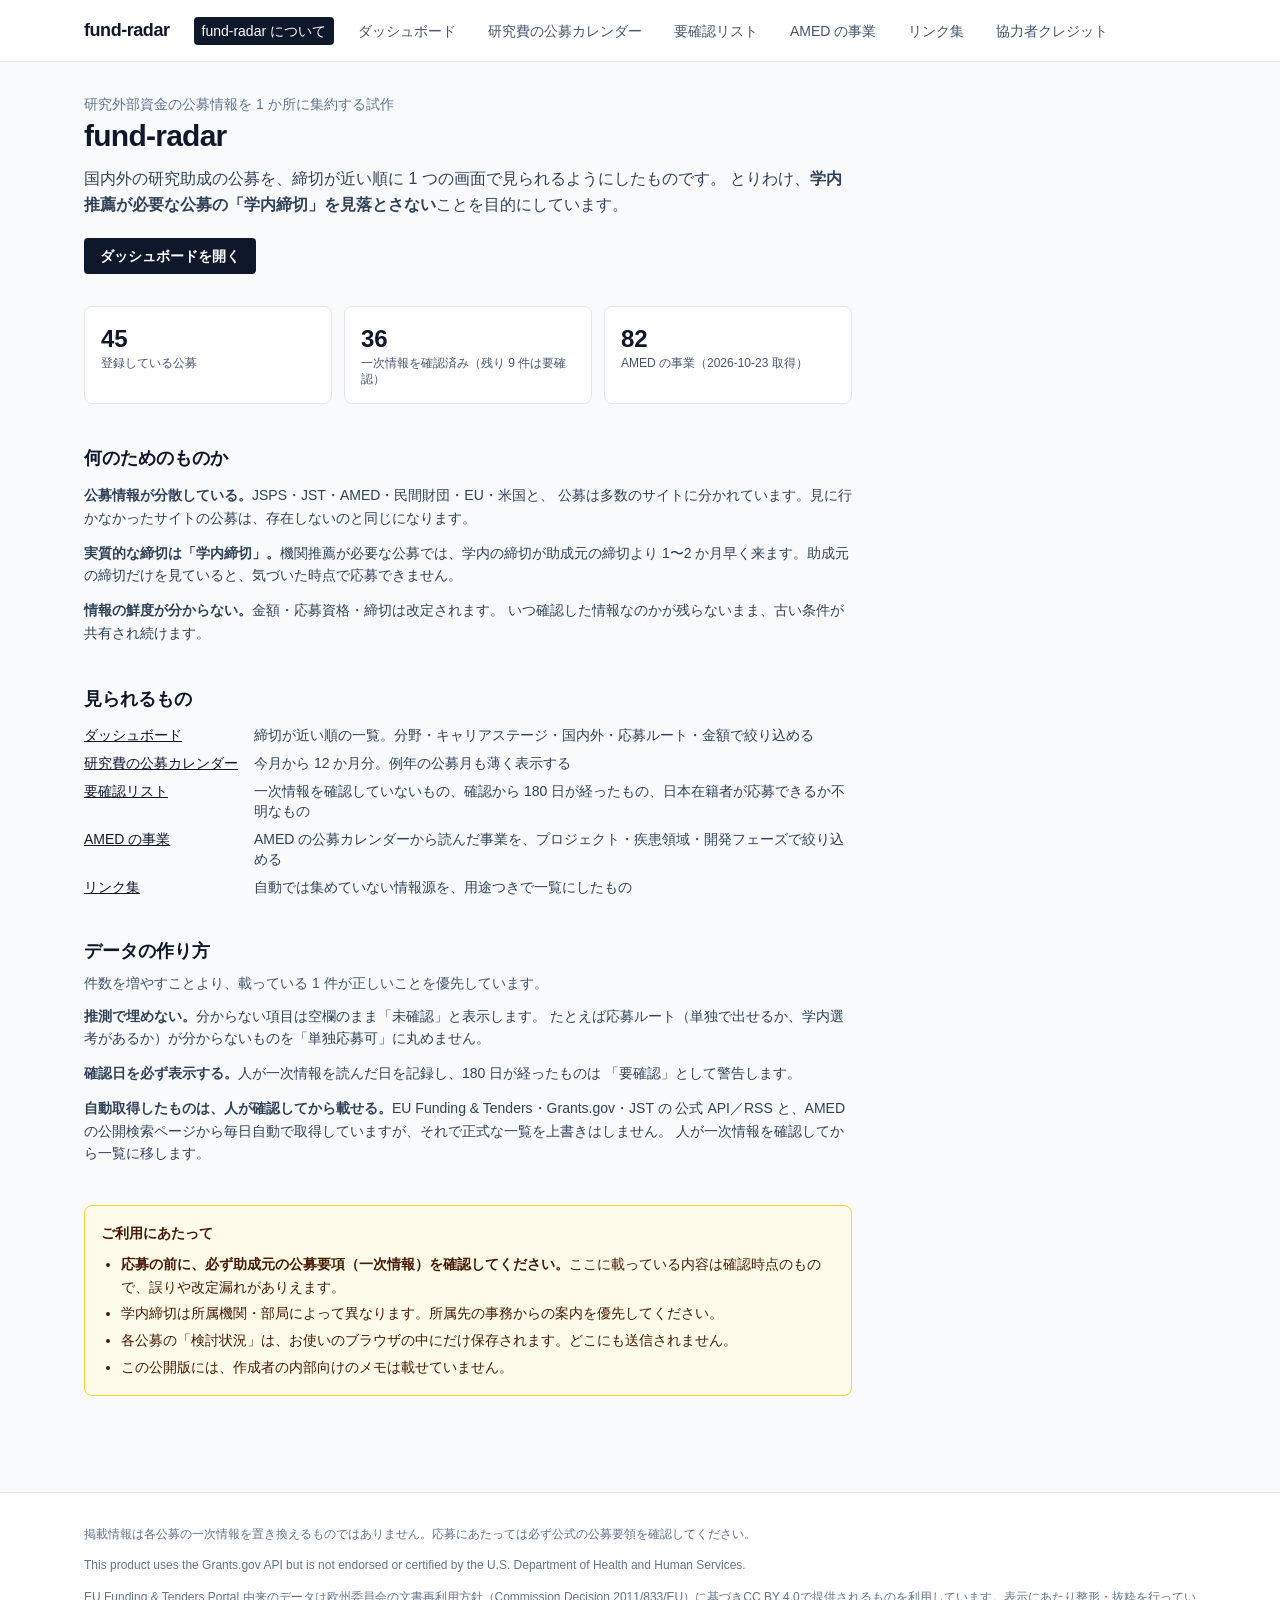
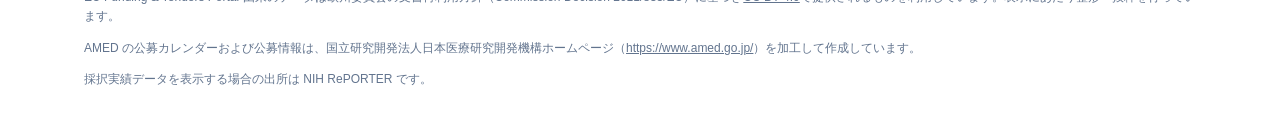
==== index.html @ c8025bcc "サイト更新: 2026-10-24 06:01" ====
<!DOCTYPE html><html lang="ja"><head><meta charset="utf-8"><meta name="viewport" content="width=device-width, initial-scale=1"><title>fund-radar について | fund-radar</title><meta name="description" content="研究外部資金の公募情報を 1 か所に集約する試作"><link rel="stylesheet" href="./_astro/Base.BMGEi5oj.css"></head><body class="min-h-dvh bg-slate-50 text-slate-900 antialiased"><header class="border-b border-slate-200 bg-white print:hidden"><div class="mx-auto flex max-w-6xl flex-wrap items-baseline gap-x-6 gap-y-2 px-5 py-4"><a href="./index.html" class="text-lg font-bold tracking-tight">fund-radar</a><nav class="flex gap-4 text-sm"><a href="./index.html" class="rounded px-2 py-1 bg-slate-900 text-white">fund-radar について</a><a href="./dashboard/index.html" class="rounded px-2 py-1 text-slate-600 hover:bg-slate-100 hover:text-slate-900">ダッシュボード</a><a href="./calendar/index.html" class="rounded px-2 py-1 text-slate-600 hover:bg-slate-100 hover:text-slate-900">研究費の公募カレンダー</a><a href="./needs-check/index.html" class="rounded px-2 py-1 text-slate-600 hover:bg-slate-100 hover:text-slate-900">要確認リスト</a><a href="./amed/index.html" class="rounded px-2 py-1 text-slate-600 hover:bg-slate-100 hover:text-slate-900">AMED の事業</a><a href="./links/index.html" class="rounded px-2 py-1 text-slate-600 hover:bg-slate-100 hover:text-slate-900">リンク集</a><a href="./credits/index.html" class="rounded px-2 py-1 text-slate-600 hover:bg-slate-100 hover:text-slate-900">協力者クレジット</a></nav></div></header><main class="mx-auto max-w-6xl px-5 py-8"><section class="max-w-3xl"><p class="text-sm font-medium text-slate-500">研究外部資金の公募情報を 1 か所に集約する試作</p><h1 class="mt-1 text-3xl font-bold tracking-tight">fund-radar</h1><p class="mt-3 text-base leading-relaxed text-slate-700">国内外の研究助成の公募を、締切が近い順に 1 つの画面で見られるようにしたものです。 とりわけ、<strong>学内推薦が必要な公募の「学内締切」を見落とさない</strong>ことを目的にしています。</p><a href="./dashboard/index.html" class="mt-5 inline-block rounded bg-slate-900 px-4 py-2 text-sm font-semibold text-white hover:bg-slate-700">ダッシュボードを開く</a></section><section class="mt-8 grid max-w-3xl gap-3 sm:grid-cols-3"><div class="rounded-lg border border-slate-200 bg-white p-4"><p class="text-2xl font-bold tabular-nums">45</p><p class="text-xs text-slate-600">登録している公募</p></div><div class="rounded-lg border border-slate-200 bg-white p-4"><p class="text-2xl font-bold tabular-nums">36</p><p class="text-xs text-slate-600">一次情報を確認済み（残り 9 件は要確認）</p></div><div class="rounded-lg border border-slate-200 bg-white p-4"><p class="text-2xl font-bold tabular-nums">82</p><p class="text-xs text-slate-600">AMED の事業（2026-10-23 取得）</p></div></section><section class="mt-10 max-w-3xl"><h2 class="text-lg font-semibold">何のためのものか</h2><ul class="mt-3 space-y-3 text-sm leading-relaxed text-slate-700"><li><strong>公募情報が分散している。</strong>JSPS・JST・AMED・民間財団・EU・米国と、 公募は多数のサイトに分かれています。見に行かなかったサイトの公募は、存在しないのと同じになります。</li><li><strong>実質的な締切は「学内締切」。</strong>機関推薦が必要な公募では、学内の締切が助成元の締切より 1〜2 か月早く来ます。助成元の締切だけを見ていると、気づいた時点で応募できません。</li><li><strong>情報の鮮度が分からない。</strong>金額・応募資格・締切は改定されます。 いつ確認した情報なのかが残らないまま、古い条件が共有され続けます。</li></ul></section><section class="mt-10 max-w-3xl"><h2 class="text-lg font-semibold">見られるもの</h2><dl class="mt-3 grid grid-cols-[auto_1fr] gap-x-4 gap-y-2 text-sm"><dt><a href="./dashboard/index.html" class="font-medium underline hover:text-slate-600">ダッシュボード</a></dt><dd class="text-slate-700">締切が近い順の一覧。分野・キャリアステージ・国内外・応募ルート・金額で絞り込める</dd><dt><a href="./calendar/index.html" class="font-medium underline hover:text-slate-600">研究費の公募カレンダー</a></dt><dd class="text-slate-700">今月から 12 か月分。例年の公募月も薄く表示する</dd><dt><a href="./needs-check/index.html" class="font-medium underline hover:text-slate-600">要確認リスト</a></dt><dd class="text-slate-700">一次情報を確認していないもの、確認から 180 日が経ったもの、日本在籍者が応募できるか不明なもの</dd><dt><a href="./amed/index.html" class="font-medium underline hover:text-slate-600">AMED の事業</a></dt><dd class="text-slate-700">AMED の公募カレンダーから読んだ事業を、プロジェクト・疾患領域・開発フェーズで絞り込める</dd><dt><a href="./links/index.html" class="font-medium underline hover:text-slate-600">リンク集</a></dt><dd class="text-slate-700">自動では集めていない情報源を、用途つきで一覧にしたもの</dd></dl></section><section class="mt-10 max-w-3xl"><h2 class="text-lg font-semibold">データの作り方</h2><p class="mt-2 text-sm text-slate-600">件数を増やすことより、載っている 1 件が正しいことを優先しています。</p><ul class="mt-3 space-y-3 text-sm leading-relaxed text-slate-700"><li><strong>推測で埋めない。</strong>分からない項目は空欄のまま「未確認」と表示します。 たとえば応募ルート（単独で出せるか、学内選考があるか）が分からないものを「単独応募可」に丸めません。</li><li><strong>確認日を必ず表示する。</strong>人が一次情報を読んだ日を記録し、180 日が経ったものは 「要確認」として警告します。</li><li><strong>自動取得したものは、人が確認してから載せる。</strong>EU Funding &amp; Tenders・Grants.gov・JST の 公式 API／RSS と、AMED の公開検索ページから毎日自動で取得していますが、それで正式な一覧を上書きはしません。 人が一次情報を確認してから一覧に移します。</li></ul></section><section class="mt-10 max-w-3xl rounded-lg border border-amber-300 bg-amber-50 p-4 text-sm leading-relaxed text-amber-950"><h2 class="font-semibold">ご利用にあたって</h2><ul class="mt-2 list-disc space-y-1 pl-5"><li><strong>応募の前に、必ず助成元の公募要項（一次情報）を確認してください。</strong>ここに載っている内容は確認時点のもので、誤りや改定漏れがありえます。</li><li>学内締切は所属機関・部局によって異なります。所属先の事務からの案内を優先してください。</li><li>各公募の「検討状況」は、お使いのブラウザの中にだけ保存されます。どこにも送信されません。</li><li>この公開版には、作成者の内部向けのメモは載せていません。</li></ul></section></main><script type="module">var e=[`unconsidered`,`considering`,`planned`,`applied`,`awarded`,`rejected`,`not_eligible`],t={unconsidered:`未検討`,considering:`検討中`,planned:`申請予定`,applied:`申請済`,awarded:`採択`,rejected:`不採択`,not_eligible:`対象外`},n={unconsidered:`bg-slate-100 text-slate-500`,considering:`bg-sky-100 text-sky-900`,planned:`bg-indigo-100 text-indigo-900`,applied:`bg-violet-100 text-violet-900`,awarded:`bg-emerald-100 text-emerald-900`,rejected:`bg-slate-200 text-slate-600`,not_eligible:`bg-slate-200 text-slate-500`},r=`unconsidered`,i=`fund-radar:status:v1`;function a(t){return typeof t==`string`&&e.includes(t)}function o(e){return s(typeof e==`object`&&e&&!Array.isArray(e)&&`statuses`in e?e.statuses:e)}function s(e){if(typeof e!=`object`||!e||Array.isArray(e))return{};let t={};for(let[n,r]of Object.entries(e))typeof n==`string`&&n!==``&&a(r)&&r!==`unconsidered`&&(t[n]=r);return t}var c=`fund-radar:status-changed`;function l(){try{let e=localStorage.getItem(i);return e?s(JSON.parse(e)):{}}catch{return{}}}function u(e){try{localStorage.setItem(i,JSON.stringify(e))}catch{}}var d=l();function f(e){let i=e.dataset.programId;if(!i)return;let a=d[i]??`unconsidered`;e.dataset.status=a;let o=e.querySelector(`select[data-status-select]`);o&&(o.value=a);let s=e.querySelector(`[data-status-badge]`);s&&(s.textContent=t[a],s.className=`rounded px-2 py-0.5 text-xs font-medium ${n[a]}`,s.hidden=a===r)}function p(){document.querySelectorAll(`[data-program-id]`).forEach(f)}function m(e,t){t===`unconsidered`?delete d[e]:d[e]=t,u(d),p(),document.dispatchEvent(new CustomEvent(c))}document.addEventListener(`change`,e=>{let t=e.target;if(!(t instanceof HTMLSelectElement)||!t.hasAttribute(`data-status-select`))return;let n=t.closest(`[data-program-id]`)?.dataset.programId;!n||!a(t.value)||m(n,t.value)});function h(){let e={exportedAt:new Date().toISOString(),schema:i,statuses:d},t=new Blob([JSON.stringify(e,null,2)],{type:`application/json`}),n=URL.createObjectURL(t),r=document.createElement(`a`);r.href=n,r.download=`fund-radar-status-${e.exportedAt.slice(0,10)}.json`,r.click(),URL.revokeObjectURL(n)}async function g(e){let t;try{t=JSON.parse(await e.text())}catch{_(`読み込めませんでした。JSON として解釈できないか、ファイルを読めませんでした。`,!0);return}let n=o(t),r=Object.keys(n).length;if(r===0){_(`有効なステータスが 1 件も含まれていませんでした。現在の内容はそのままです。`,!0);return}let i=Object.keys(d).length;if(i>0&&!window.confirm(`読み込んだファイルには ${r} 件の検討状況が入っています。\n現在このブラウザに保存されている ${i} 件は破棄され、ファイルの内容に置き換わります。\n続けますか？`)){_(`取り込みを中止しました。現在の内容はそのままです。`,!0);return}d=n,u(d),p(),document.dispatchEvent(new CustomEvent(c)),_(i>0?`${r} 件を読み込みました（既存の ${i} 件を置き換えました）。`:`${r} 件を読み込みました。`,!1)}function _(e,t){let n=document.querySelector(`[data-status-message]`);n&&(n.textContent=e,n.className=`text-xs ${t?`text-rose-700`:`text-emerald-700`}`)}document.addEventListener(`click`,e=>{let t=e.target;t instanceof HTMLElement&&t.closest(`[data-status-export]`)&&h()}),document.addEventListener(`change`,e=>{let t=e.target;if(!(t instanceof HTMLInputElement)||!t.hasAttribute(`data-status-import`))return;let n=t.files?.[0];n&&g(n).finally(()=>{t.value=``})}),p();</script><footer class="mt-16 border-t border-slate-200 bg-white"><div class="mx-auto max-w-6xl space-y-3 px-5 py-8 text-xs leading-relaxed text-slate-500"><p>掲載情報は各公募の一次情報を置き換えるものではありません。応募にあたっては必ず公式の公募要領を確認してください。</p><p>This product uses the Grants.gov API but is not endorsed or certified by the U.S. Department of Health and Human Services.</p><p>EU Funding &amp; Tenders Portal 由来のデータは欧州委員会の文書再利用方針（Commission Decision 2011/833/EU）に基づき<a class="underline hover:text-slate-700" href="https://creativecommons.org/licenses/by/4.0/" rel="noopener">CC BY 4.0</a>で提供されるものを利用しています。表示にあたり整形・抜粋を行っています。</p><p>AMED の公募カレンダーおよび公募情報は、国立研究開発法人日本医療研究開発機構ホームページ（<a class="underline hover:text-slate-700" href="https://www.amed.go.jp/" rel="noopener">https://www.amed.go.jp/</a>）を加工して作成しています。</p><p>採択実績データを表示する場合の出所は NIH RePORTER です。</p></div></footer></body></html>
---- _astro/Base.BMGEi5oj.css ----
/*! tailwindcss v4.3.3 | MIT License | https://tailwindcss.com */
@layer properties{@supports (((-webkit-hyphens:none)) and (not (margin-trim:inline))) or ((-moz-orient:inline) and (not (color:rgb(from red r g b)))){*,:before,:after,::backdrop{--tw-space-y-reverse:0;--tw-border-style:solid;--tw-leading:initial;--tw-font-weight:initial;--tw-tracking:initial;--tw-ordinal:initial;--tw-slashed-zero:initial;--tw-numeric-figure:initial;--tw-numeric-spacing:initial;--tw-numeric-fraction:initial;--tw-shadow:0 0 #0000;--tw-shadow-color:initial;--tw-shadow-alpha:100%;--tw-inset-shadow:0 0 #0000;--tw-inset-shadow-color:initial;--tw-inset-shadow-alpha:100%;--tw-ring-color:initial;--tw-ring-shadow:0 0 #0000;--tw-inset-ring-color:initial;--tw-inset-ring-shadow:0 0 #0000;--tw-ring-inset:initial;--tw-ring-offset-width:0px;--tw-ring-offset-color:#fff;--tw-ring-offset-shadow:0 0 #0000}}}@layer theme{:root,:host{--font-sans:-apple-system, BlinkMacSystemFont, "Segoe UI", Roboto, "Helvetica Neue", "Noto Sans", Arial, sans-serif, "Apple Color Emoji", "Segoe UI Emoji", "Segoe UI Symbol", "Noto Color Emoji";--font-mono:ui-monospace, SFMono-Regular, Menlo, Monaco, Consolas, "Liberation Mono", "Courier New", monospace;--color-amber-50:oklch(98.7% .022 95.277);--color-amber-100:oklch(96.2% .059 95.617);--color-amber-300:oklch(87.9% .169 91.605);--color-amber-400:oklch(82.8% .189 84.429);--color-amber-900:oklch(41.4% .112 45.904);--color-amber-950:oklch(27.9% .077 45.635);--color-emerald-50:oklch(97.9% .021 166.113);--color-emerald-100:oklch(95% .052 163.051);--color-emerald-700:oklch(50.8% .118 165.612);--color-emerald-900:oklch(37.8% .077 168.94);--color-sky-100:oklch(95.1% .026 236.824);--color-sky-700:oklch(50% .134 242.749);--color-sky-900:oklch(39.1% .09 240.876);--color-indigo-100:oklch(93% .034 272.788);--color-indigo-400:oklch(67.3% .182 276.935);--color-indigo-500:oklch(58.5% .233 277.117);--color-indigo-600:oklch(51.1% .262 276.966);--color-indigo-800:oklch(39.8% .195 277.366);--color-indigo-900:oklch(35.9% .144 278.697);--color-violet-100:oklch(94.3% .029 294.588);--color-violet-900:oklch(38% .189 293.745);--color-rose-100:oklch(94.1% .03 12.58);--color-rose-600:oklch(58.6% .253 17.585);--color-rose-700:oklch(51.4% .222 16.935);--color-rose-900:oklch(41% .159 10.272);--color-slate-50:oklch(98.4% .003 247.858);--color-slate-100:oklch(96.8% .007 247.896);--color-slate-200:oklch(92.9% .013 255.508);--color-slate-300:oklch(86.9% .022 252.894);--color-slate-400:oklch(70.4% .04 256.788);--color-slate-500:oklch(55.4% .046 257.417);--color-slate-600:oklch(44.6% .043 257.281);--color-slate-700:oklch(37.2% .044 257.287);--color-slate-900:oklch(20.8% .042 265.755);--color-white:#fff;--spacing:.25rem;--container-3xl:48rem;--container-6xl:72rem;--text-xs:.75rem;--text-xs--line-height:calc(1 / .75);--text-sm:.875rem;--text-sm--line-height:calc(1.25 / .875);--text-base:1rem;--text-base--line-height:calc(1.5 / 1);--text-lg:1.125rem;--text-lg--line-height:calc(1.75 / 1.125);--text-xl:1.25rem;--text-xl--line-height:calc(1.75 / 1.25);--text-2xl:1.5rem;--text-2xl--line-height:calc(2 / 1.5);--text-3xl:1.875rem;--text-3xl--line-height:calc(2.25 / 1.875);--font-weight-medium:500;--font-weight-semibold:600;--font-weight-bold:700;--tracking-tight:-.025em;--leading-relaxed:1.625;--radius-lg:.5rem;--default-transition-duration:.15s;--default-transition-timing-function:cubic-bezier(.4, 0, .2, 1);--default-font-family:var(--font-sans);--default-mono-font-family:var(--font-mono)}}@layer base{*,:after,:before,::backdrop{box-sizing:border-box;border:0 solid;margin:0;padding:0}::file-selector-button{box-sizing:border-box;border:0 solid;margin:0;padding:0}html,:host{-webkit-text-size-adjust:100%;tab-size:4;line-height:1.5;font-family:var(--default-font-family,-apple-system, BlinkMacSystemFont, "Segoe UI", Roboto, "Helvetica Neue", "Noto Sans", Arial, sans-serif, "Apple Color Emoji", "Segoe UI Emoji", "Segoe UI Symbol", "Noto Color Emoji");font-feature-settings:var(--default-font-feature-settings,normal);font-variation-settings:var(--default-font-variation-settings,normal);-webkit-tap-highlight-color:transparent}hr{height:0;color:inherit;border-top-width:1px}abbr:where([title]){text-decoration:underline dotted}h1,h2,h3,h4,h5,h6{font-size:inherit;font-weight:inherit}a{color:inherit;-webkit-text-decoration:inherit;-webkit-text-decoration:inherit;-webkit-text-decoration:inherit;text-decoration:inherit}b,strong{font-weight:bolder}code,kbd,samp,pre{font-family:var(--default-mono-font-family,ui-monospace, SFMono-Regular, Menlo, Monaco, Consolas, "Liberation Mono", "Courier New", monospace);font-feature-settings:var(--default-mono-font-feature-settings,normal);font-variation-settings:var(--default-mono-font-variation-settings,normal);font-size:1em}small{font-size:80%}sub,sup{vertical-align:baseline;font-size:75%;line-height:0;position:relative}sub{bottom:-.25em}sup{top:-.5em}table{text-indent:0;border-color:inherit;border-collapse:collapse}:-moz-focusring:where(:not(iframe)){outline:auto}progress{vertical-align:baseline}summary{display:list-item}ol,ul,menu{list-style:none}img,svg,video,canvas,audio,iframe,embed,object{vertical-align:middle;display:block}img,video{max-width:100%;height:auto}button,input,select,optgroup,textarea{font:inherit;font-feature-settings:inherit;font-variation-settings:inherit;letter-spacing:inherit;color:inherit;opacity:1;background-color:#0000;border-radius:0}::file-selector-button{font:inherit;font-feature-settings:inherit;font-variation-settings:inherit;letter-spacing:inherit;color:inherit;opacity:1;background-color:#0000;border-radius:0}:where(select:is([multiple],[size])) optgroup{font-weight:bolder}:where(select:is([multiple],[size])) optgroup option{padding-inline-start:20px}::file-selector-button{margin-inline-end:4px}::placeholder{opacity:1}@supports (not ((-webkit-appearance:-apple-pay-button))) or (contain-intrinsic-size:1px){::placeholder{color:currentColor}@supports (color:color-mix(in lab, red, red)){::placeholder{color:color-mix(in oklab, currentcolor 50%, transparent)}}}textarea{resize:vertical}::-webkit-search-decoration{-webkit-appearance:none}::-webkit-date-and-time-value{min-height:1lh;text-align:inherit}::-webkit-datetime-edit{display:inline-flex}::-webkit-datetime-edit-fields-wrapper{padding:0}::-webkit-datetime-edit{padding-block:0}::-webkit-datetime-edit-year-field{padding-block:0}::-webkit-datetime-edit-month-field{padding-block:0}::-webkit-datetime-edit-day-field{padding-block:0}::-webkit-datetime-edit-hour-field{padding-block:0}::-webkit-datetime-edit-minute-field{padding-block:0}::-webkit-datetime-edit-second-field{padding-block:0}::-webkit-datetime-edit-millisecond-field{padding-block:0}::-webkit-datetime-edit-meridiem-field{padding-block:0}::-webkit-calendar-picker-indicator{line-height:1}:-moz-ui-invalid{box-shadow:none}button,input:where([type=button],[type=reset],[type=submit]){appearance:button}::file-selector-button{appearance:button}::-webkit-inner-spin-button{height:auto}::-webkit-outer-spin-button{height:auto}[hidden]:where(:not([hidden=until-found])){display:none!important}}@layer components;@layer utilities{.visible{visibility:visible}.relative{position:relative}.mx-auto{margin-inline:auto}.mt-0\.5{margin-top:calc(var(--spacing) * .5)}.mt-1{margin-top:var(--spacing)}.mt-2{margin-top:calc(var(--spacing) * 2)}.mt-3{margin-top:calc(var(--spacing) * 3)}.mt-4{margin-top:calc(var(--spacing) * 4)}.mt-5{margin-top:calc(var(--spacing) * 5)}.mt-6{margin-top:calc(var(--spacing) * 6)}.mt-8{margin-top:calc(var(--spacing) * 8)}.mt-10{margin-top:calc(var(--spacing) * 10)}.mt-16{margin-top:calc(var(--spacing) * 16)}.ml-1{margin-left:var(--spacing)}.ml-2{margin-left:calc(var(--spacing) * 2)}.ml-3{margin-left:calc(var(--spacing) * 3)}.ml-auto{margin-left:auto}.block{display:block}.flex{display:flex}.grid{display:grid}.hidden{display:none}.inline-block{display:inline-block}.h-2{height:calc(var(--spacing) * 2)}.h-3{height:calc(var(--spacing) * 3)}.h-5{height:calc(var(--spacing) * 5)}.h-\[70px\]{height:70px}.max-h-full{max-height:100%}.min-h-dvh{min-height:100dvh}.w-2{width:calc(var(--spacing) * 2)}.w-3{width:calc(var(--spacing) * 3)}.w-32{width:calc(var(--spacing) * 32)}.w-\[140px\]{width:140px}.w-full{width:100%}.max-w-3xl{max-width:var(--container-3xl)}.max-w-6xl{max-width:var(--container-6xl)}.max-w-full{max-width:100%}.min-w-0{min-width:0}.flex-1{flex:1}.shrink-0{flex-shrink:0}.cursor-pointer{cursor:pointer}.list-disc{list-style-type:disc}.list-none{list-style-type:none}.grid-cols-\[auto_1fr\]{grid-template-columns:auto 1fr}.flex-wrap{flex-wrap:wrap}.items-baseline{align-items:baseline}.items-center{align-items:center}.items-end{align-items:flex-end}.items-start{align-items:flex-start}.justify-between{justify-content:space-between}.justify-center{justify-content:center}.gap-1{gap:var(--spacing)}.gap-2{gap:calc(var(--spacing) * 2)}.gap-3{gap:calc(var(--spacing) * 3)}.gap-4{gap:calc(var(--spacing) * 4)}:where(.space-y-1>:not(:last-child)){--tw-space-y-reverse:0;margin-block-start:calc(var(--spacing) * var(--tw-space-y-reverse));margin-block-end:calc(var(--spacing) * calc(1 - var(--tw-space-y-reverse)))}:where(.space-y-1\.5>:not(:last-child)){--tw-space-y-reverse:0;margin-block-start:calc(calc(var(--spacing) * 1.5) * var(--tw-space-y-reverse));margin-block-end:calc(calc(var(--spacing) * 1.5) * calc(1 - var(--tw-space-y-reverse)))}:where(.space-y-2>:not(:last-child)){--tw-space-y-reverse:0;margin-block-start:calc(calc(var(--spacing) * 2) * var(--tw-space-y-reverse));margin-block-end:calc(calc(var(--spacing) * 2) * calc(1 - var(--tw-space-y-reverse)))}:where(.space-y-3>:not(:last-child)){--tw-space-y-reverse:0;margin-block-start:calc(calc(var(--spacing) * 3) * var(--tw-space-y-reverse));margin-block-end:calc(calc(var(--spacing) * 3) * calc(1 - var(--tw-space-y-reverse)))}:where(.space-y-4>:not(:last-child)){--tw-space-y-reverse:0;margin-block-start:calc(calc(var(--spacing) * 4) * var(--tw-space-y-reverse));margin-block-end:calc(calc(var(--spacing) * 4) * calc(1 - var(--tw-space-y-reverse)))}.gap-x-2{column-gap:calc(var(--spacing) * 2)}.gap-x-3{column-gap:calc(var(--spacing) * 3)}.gap-x-4{column-gap:calc(var(--spacing) * 4)}.gap-x-6{column-gap:calc(var(--spacing) * 6)}.gap-y-1{row-gap:var(--spacing)}.gap-y-2{row-gap:calc(var(--spacing) * 2)}.truncate{text-overflow:ellipsis;white-space:nowrap;overflow:hidden}.rounded{border-radius:.25rem}.rounded-full{border-radius:2147483647px}.rounded-lg{border-radius:var(--radius-lg)}.border{border-style:var(--tw-border-style);border-width:1px}.border-t{border-top-style:var(--tw-border-style);border-top-width:1px}.border-b{border-bottom-style:var(--tw-border-style);border-bottom-width:1px}.border-dashed{--tw-border-style:dashed;border-style:dashed}.border-amber-300{border-color:var(--color-amber-300)}.border-indigo-400{border-color:var(--color-indigo-400)}.border-indigo-500{border-color:var(--color-indigo-500)}.border-slate-100{border-color:var(--color-slate-100)}.border-slate-200{border-color:var(--color-slate-200)}.border-slate-300{border-color:var(--color-slate-300)}.border-slate-400{border-color:var(--color-slate-400)}.bg-amber-50{background-color:var(--color-amber-50)}.bg-amber-100{background-color:var(--color-amber-100)}.bg-amber-400{background-color:var(--color-amber-400)}.bg-emerald-50{background-color:var(--color-emerald-50)}.bg-emerald-100{background-color:var(--color-emerald-100)}.bg-indigo-100{background-color:var(--color-indigo-100)}.bg-indigo-500{background-color:var(--color-indigo-500)}.bg-rose-100{background-color:var(--color-rose-100)}.bg-rose-600{background-color:var(--color-rose-600)}.bg-sky-100{background-color:var(--color-sky-100)}.bg-slate-50{background-color:var(--color-slate-50)}.bg-slate-100{background-color:var(--color-slate-100)}.bg-slate-200{background-color:var(--color-slate-200)}.bg-slate-300{background-color:var(--color-slate-300)}.bg-slate-900{background-color:var(--color-slate-900)}.bg-violet-100{background-color:var(--color-violet-100)}.bg-white{background-color:var(--color-white)}.object-contain{object-fit:contain}.p-1{padding:var(--spacing)}.p-3{padding:calc(var(--spacing) * 3)}.p-4{padding:calc(var(--spacing) * 4)}.px-1{padding-inline:var(--spacing)}.px-1\.5{padding-inline:calc(var(--spacing) * 1.5)}.px-2{padding-inline:calc(var(--spacing) * 2)}.px-3{padding-inline:calc(var(--spacing) * 3)}.px-4{padding-inline:calc(var(--spacing) * 4)}.px-5{padding-inline:calc(var(--spacing) * 5)}.py-0{padding-block:0}.py-0\.5{padding-block:calc(var(--spacing) * .5)}.py-1{padding-block:var(--spacing)}.py-2{padding-block:calc(var(--spacing) * 2)}.py-3{padding-block:calc(var(--spacing) * 3)}.py-4{padding-block:calc(var(--spacing) * 4)}.py-8{padding-block:calc(var(--spacing) * 8)}.pb-2{padding-bottom:calc(var(--spacing) * 2)}.pl-5{padding-left:calc(var(--spacing) * 5)}.pl-7{padding-left:calc(var(--spacing) * 7)}.text-2xl{font-size:var(--text-2xl);line-height:var(--tw-leading,var(--text-2xl--line-height))}.text-3xl{font-size:var(--text-3xl);line-height:var(--tw-leading,var(--text-3xl--line-height))}.text-base{font-size:var(--text-base);line-height:var(--tw-leading,var(--text-base--line-height))}.text-lg{font-size:var(--text-lg);line-height:var(--tw-leading,var(--text-lg--line-height))}.text-sm{font-size:var(--text-sm);line-height:var(--tw-leading,var(--text-sm--line-height))}.text-xl{font-size:var(--text-xl);line-height:var(--tw-leading,var(--text-xl--line-height))}.text-xs{font-size:var(--text-xs);line-height:var(--tw-leading,var(--text-xs--line-height))}.leading-none{--tw-leading:1;line-height:1}.leading-relaxed{--tw-leading:var(--leading-relaxed);line-height:var(--leading-relaxed)}.font-bold{--tw-font-weight:var(--font-weight-bold);font-weight:var(--font-weight-bold)}.font-medium{--tw-font-weight:var(--font-weight-medium);font-weight:var(--font-weight-medium)}.font-semibold{--tw-font-weight:var(--font-weight-semibold);font-weight:var(--font-weight-semibold)}.tracking-tight{--tw-tracking:var(--tracking-tight);letter-spacing:var(--tracking-tight)}.break-all{word-break:break-all}.whitespace-nowrap{white-space:nowrap}.text-amber-900{color:var(--color-amber-900)}.text-amber-950{color:var(--color-amber-950)}.text-emerald-700{color:var(--color-emerald-700)}.text-emerald-900{color:var(--color-emerald-900)}.text-indigo-600{color:var(--color-indigo-600)}.text-indigo-800{color:var(--color-indigo-800)}.text-indigo-900{color:var(--color-indigo-900)}.text-rose-700{color:var(--color-rose-700)}.text-rose-900{color:var(--color-rose-900)}.text-sky-700{color:var(--color-sky-700)}.text-sky-900{color:var(--color-sky-900)}.text-slate-400{color:var(--color-slate-400)}.text-slate-500{color:var(--color-slate-500)}.text-slate-600{color:var(--color-slate-600)}.text-slate-700{color:var(--color-slate-700)}.text-slate-900{color:var(--color-slate-900)}.text-violet-900{color:var(--color-violet-900)}.text-white{color:var(--color-white)}.tabular-nums{--tw-numeric-spacing:tabular-nums;font-variant-numeric:var(--tw-ordinal,) var(--tw-slashed-zero,) var(--tw-numeric-figure,) var(--tw-numeric-spacing,) var(--tw-numeric-fraction,)}.underline{text-decoration-line:underline}.antialiased{-webkit-font-smoothing:antialiased;-moz-osx-font-smoothing:grayscale}.shadow-sm{--tw-shadow:0 1px 3px 0 var(--tw-shadow-color,#0000001a), 0 1px 2px -1px var(--tw-shadow-color,#0000001a);box-shadow:var(--tw-inset-shadow), var(--tw-inset-ring-shadow), var(--tw-ring-offset-shadow), var(--tw-ring-shadow), var(--tw-shadow)}.transition{transition-property:color,background-color,border-color,outline-color,text-decoration-color,fill,stroke,--tw-gradient-from,--tw-gradient-via,--tw-gradient-to,opacity,box-shadow,transform,translate,scale,rotate,filter,backdrop-filter,display,content-visibility,overlay,pointer-events;transition-timing-function:var(--tw-ease,var(--default-transition-timing-function));transition-duration:var(--tw-duration,var(--default-transition-duration))}.transition-transform{transition-property:transform,translate,scale,rotate;transition-timing-function:var(--tw-ease,var(--default-transition-timing-function));transition-duration:var(--tw-duration,var(--default-transition-duration))}.group-open\:rotate-90:is(:where(.group):is([open],:popover-open,:open) *){rotate:90deg}@media (hover:hover){.hover\:bg-slate-50:hover{background-color:var(--color-slate-50)}.hover\:bg-slate-100:hover{background-color:var(--color-slate-100)}.hover\:bg-slate-700:hover{background-color:var(--color-slate-700)}.hover\:text-sky-900:hover{color:var(--color-sky-900)}.hover\:text-slate-600:hover{color:var(--color-slate-600)}.hover\:text-slate-700:hover{color:var(--color-slate-700)}.hover\:text-slate-900:hover{color:var(--color-slate-900)}.hover\:underline:hover{text-decoration-line:underline}.hover\:ring-1:hover{--tw-ring-shadow:var(--tw-ring-inset,) 0 0 0 calc(1px + var(--tw-ring-offset-width)) var(--tw-ring-color,currentcolor);box-shadow:var(--tw-inset-shadow), var(--tw-inset-ring-shadow), var(--tw-ring-offset-shadow), var(--tw-ring-shadow), var(--tw-shadow)}.hover\:ring-slate-400:hover{--tw-ring-color:var(--color-slate-400)}}.aria-pressed\:ring-2[aria-pressed=true]{--tw-ring-shadow:var(--tw-ring-inset,) 0 0 0 calc(2px + var(--tw-ring-offset-width)) var(--tw-ring-color,currentcolor);box-shadow:var(--tw-inset-shadow), var(--tw-inset-ring-shadow), var(--tw-ring-offset-shadow), var(--tw-ring-shadow), var(--tw-shadow)}.aria-pressed\:ring-slate-900[aria-pressed=true]{--tw-ring-color:var(--color-slate-900)}@media (width>=40rem){.sm\:col-span-2{grid-column:span 2/span 2}.sm\:grid-cols-2{grid-template-columns:repeat(2,minmax(0,1fr))}.sm\:grid-cols-3{grid-template-columns:repeat(3,minmax(0,1fr))}}@media (width>=64rem){.lg\:grid-cols-3{grid-template-columns:repeat(3,minmax(0,1fr))}}@media print{.print\:block{display:block}.print\:hidden{display:none}}.\[\&\:\:-webkit-details-marker\]\:hidden::-webkit-details-marker{display:none}}@media print{@page{margin:12mm}.program-card,.print-keep-together{break-inside:avoid}.program-card{box-shadow:none!important;border-radius:0!important}.program-card>summary,.program-card>dl{padding:.125rem .25rem!important}.program-card [class*=py-1],.program-card [class*=py-0\.5]{padding-top:0!important;padding-bottom:0!important}.program-card+.program-card{margin-top:.125rem!important}.program-card a[data-print-url]{text-overflow:clip!important;white-space:normal!important;overflow:visible!important}.program-card span[class*=bg-],.program-card button[class*=bg-]{border:1px solid #94a3b8;color:#0f172a!important;background:0 0!important}a{color:inherit!important;text-decoration:none!important}a[data-print-url]:after{content:" <" attr(href) ">";color:#475569;word-break:break-all;font-size:.75em}}@property --tw-space-y-reverse{syntax:"*";inherits:false;initial-value:0}@property --tw-border-style{syntax:"*";inherits:false;initial-value:solid}@property --tw-leading{syntax:"*";inherits:false}@property --tw-font-weight{syntax:"*";inherits:false}@property --tw-tracking{syntax:"*";inherits:false}@property --tw-ordinal{syntax:"*";inherits:false}@property --tw-slashed-zero{syntax:"*";inherits:false}@property --tw-numeric-figure{syntax:"*";inherits:false}@property --tw-numeric-spacing{syntax:"*";inherits:false}@property --tw-numeric-fraction{syntax:"*";inherits:false}@property --tw-shadow{syntax:"*";inherits:false;initial-value:0 0 #0000}@property --tw-shadow-color{syntax:"*";inherits:false}@property --tw-shadow-alpha{syntax:"<percentage>";inherits:false;initial-value:100%}@property --tw-inset-shadow{syntax:"*";inherits:false;initial-value:0 0 #0000}@property --tw-inset-shadow-color{syntax:"*";inherits:false}@property --tw-inset-shadow-alpha{syntax:"<percentage>";inherits:false;initial-value:100%}@property --tw-ring-color{syntax:"*";inherits:false}@property --tw-ring-shadow{syntax:"*";inherits:false;initial-value:0 0 #0000}@property --tw-inset-ring-color{syntax:"*";inherits:false}@property --tw-inset-ring-shadow{syntax:"*";inherits:false;initial-value:0 0 #0000}@property --tw-ring-inset{syntax:"*";inherits:false}@property --tw-ring-offset-width{syntax:"<length>";inherits:false;initial-value:0}@property --tw-ring-offset-color{syntax:"*";inherits:false;initial-value:#fff}@property --tw-ring-offset-shadow{syntax:"*";inherits:false;initial-value:0 0 #0000}
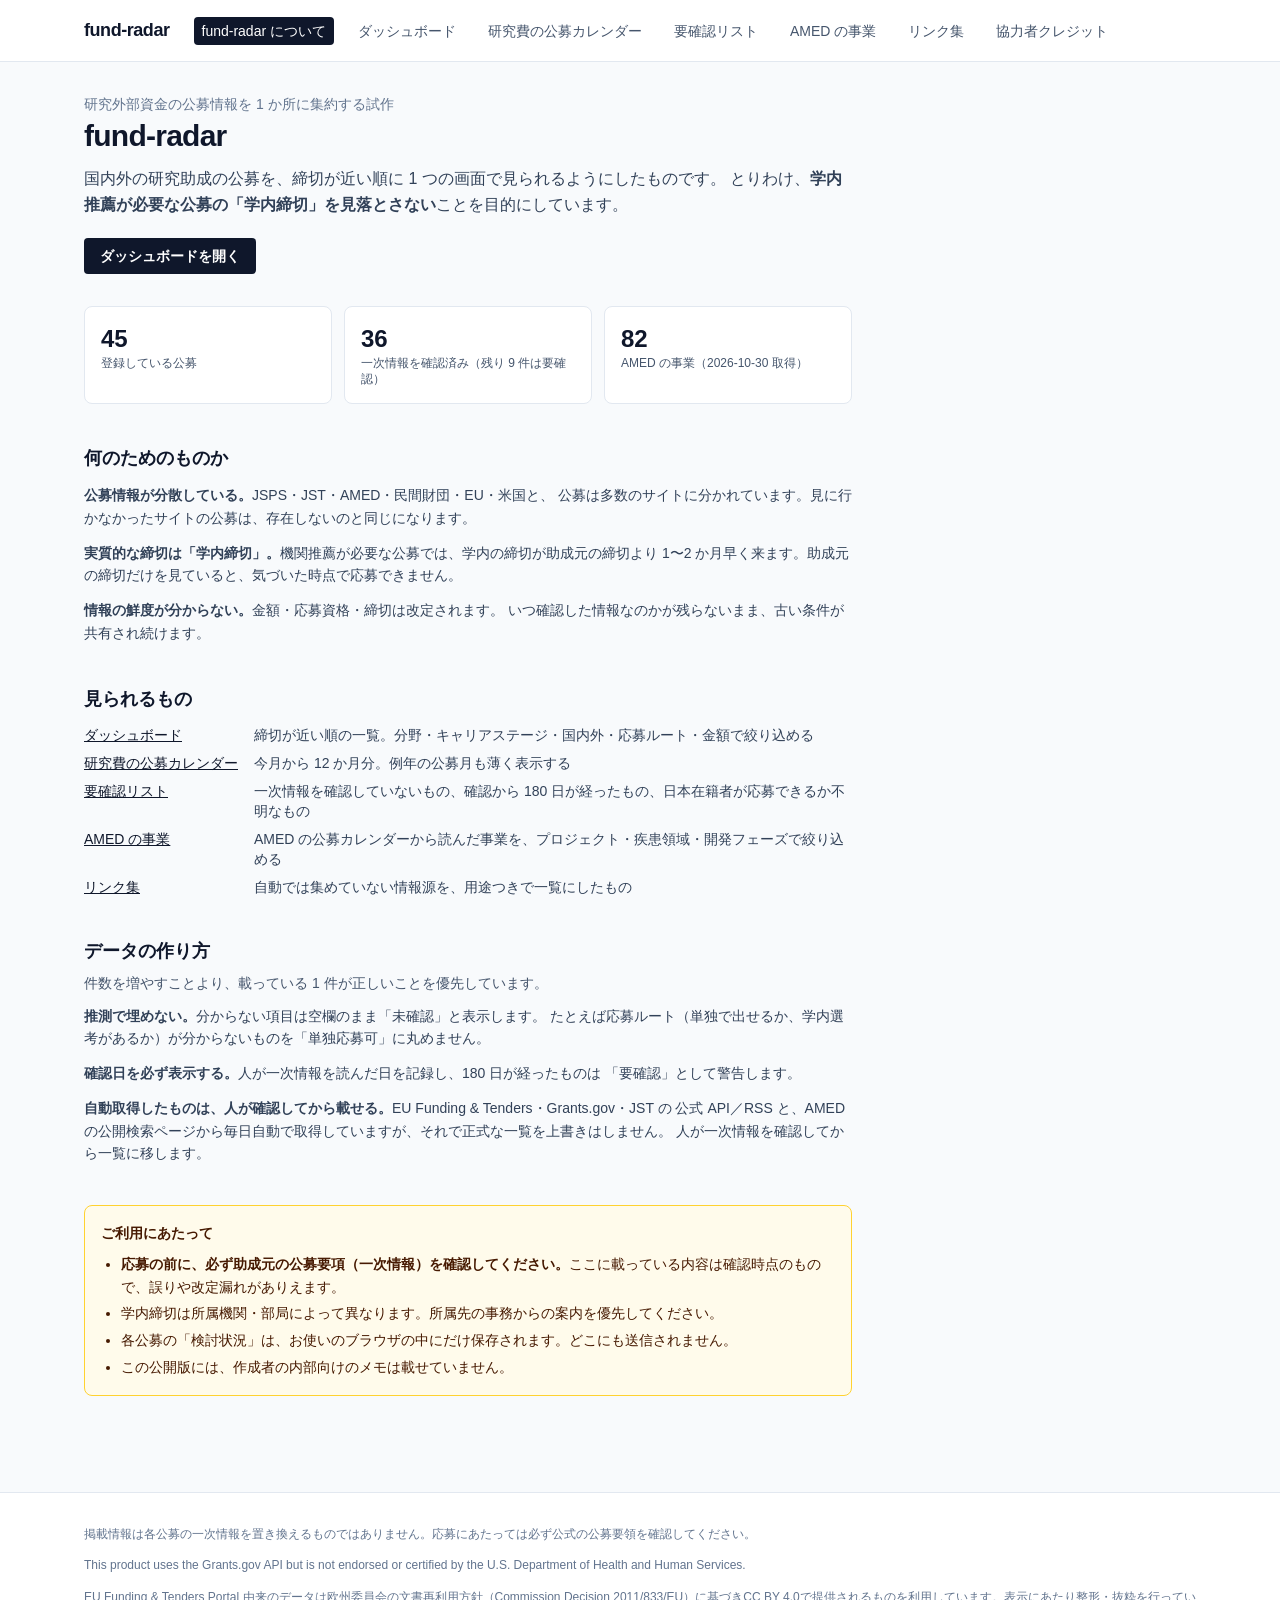
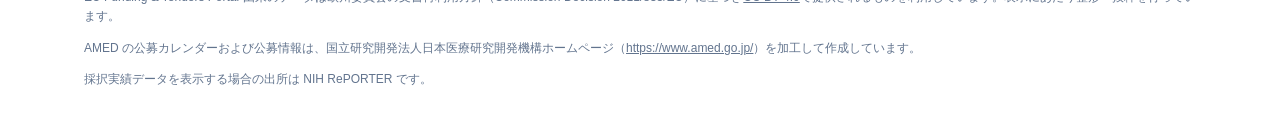
==== commit bd9a44bd: "サイト更新: 2026-10-31 08:04" ====
--- a/index.html
+++ b/index.html
@@ -1 +1 @@
-<!DOCTYPE html><html lang="ja"><head><meta charset="utf-8"><meta name="viewport" content="width=device-width, initial-scale=1"><title>fund-radar について | fund-radar</title><meta name="description" content="研究外部資金の公募情報を 1 か所に集約する試作"><link rel="stylesheet" href="./_astro/Base.BMGEi5oj.css"></head><body class="min-h-dvh bg-slate-50 text-slate-900 antialiased"><header class="border-b border-slate-200 bg-white print:hidden"><div class="mx-auto flex max-w-6xl flex-wrap items-baseline gap-x-6 gap-y-2 px-5 py-4"><a href="./index.html" class="text-lg font-bold tracking-tight">fund-radar</a><nav class="flex gap-4 text-sm"><a href="./index.html" class="rounded px-2 py-1 bg-slate-900 text-white">fund-radar について</a><a href="./dashboard/index.html" class="rounded px-2 py-1 text-slate-600 hover:bg-slate-100 hover:text-slate-900">ダッシュボード</a><a href="./calendar/index.html" class="rounded px-2 py-1 text-slate-600 hover:bg-slate-100 hover:text-slate-900">研究費の公募カレンダー</a><a href="./needs-check/index.html" class="rounded px-2 py-1 text-slate-600 hover:bg-slate-100 hover:text-slate-900">要確認リスト</a><a href="./amed/index.html" class="rounded px-2 py-1 text-slate-600 hover:bg-slate-100 hover:text-slate-900">AMED の事業</a><a href="./links/index.html" class="rounded px-2 py-1 text-slate-600 hover:bg-slate-100 hover:text-slate-900">リンク集</a><a href="./credits/index.html" class="rounded px-2 py-1 text-slate-600 hover:bg-slate-100 hover:text-slate-900">協力者クレジット</a></nav></div></header><main class="mx-auto max-w-6xl px-5 py-8"><section class="max-w-3xl"><p class="text-sm font-medium text-slate-500">研究外部資金の公募情報を 1 か所に集約する試作</p><h1 class="mt-1 text-3xl font-bold tracking-tight">fund-radar</h1><p class="mt-3 text-base leading-relaxed text-slate-700">国内外の研究助成の公募を、締切が近い順に 1 つの画面で見られるようにしたものです。 とりわけ、<strong>学内推薦が必要な公募の「学内締切」を見落とさない</strong>ことを目的にしています。</p><a href="./dashboard/index.html" class="mt-5 inline-block rounded bg-slate-900 px-4 py-2 text-sm font-semibold text-white hover:bg-slate-700">ダッシュボードを開く</a></section><section class="mt-8 grid max-w-3xl gap-3 sm:grid-cols-3"><div class="rounded-lg border border-slate-200 bg-white p-4"><p class="text-2xl font-bold tabular-nums">45</p><p class="text-xs text-slate-600">登録している公募</p></div><div class="rounded-lg border border-slate-200 bg-white p-4"><p class="text-2xl font-bold tabular-nums">36</p><p class="text-xs text-slate-600">一次情報を確認済み（残り 9 件は要確認）</p></div><div class="rounded-lg border border-slate-200 bg-white p-4"><p class="text-2xl font-bold tabular-nums">82</p><p class="text-xs text-slate-600">AMED の事業（2026-10-23 取得）</p></div></section><section class="mt-10 max-w-3xl"><h2 class="text-lg font-semibold">何のためのものか</h2><ul class="mt-3 space-y-3 text-sm leading-relaxed text-slate-700"><li><strong>公募情報が分散している。</strong>JSPS・JST・AMED・民間財団・EU・米国と、 公募は多数のサイトに分かれています。見に行かなかったサイトの公募は、存在しないのと同じになります。</li><li><strong>実質的な締切は「学内締切」。</strong>機関推薦が必要な公募では、学内の締切が助成元の締切より 1〜2 か月早く来ます。助成元の締切だけを見ていると、気づいた時点で応募できません。</li><li><strong>情報の鮮度が分からない。</strong>金額・応募資格・締切は改定されます。 いつ確認した情報なのかが残らないまま、古い条件が共有され続けます。</li></ul></section><section class="mt-10 max-w-3xl"><h2 class="text-lg font-semibold">見られるもの</h2><dl class="mt-3 grid grid-cols-[auto_1fr] gap-x-4 gap-y-2 text-sm"><dt><a href="./dashboard/index.html" class="font-medium underline hover:text-slate-600">ダッシュボード</a></dt><dd class="text-slate-700">締切が近い順の一覧。分野・キャリアステージ・国内外・応募ルート・金額で絞り込める</dd><dt><a href="./calendar/index.html" class="font-medium underline hover:text-slate-600">研究費の公募カレンダー</a></dt><dd class="text-slate-700">今月から 12 か月分。例年の公募月も薄く表示する</dd><dt><a href="./needs-check/index.html" class="font-medium underline hover:text-slate-600">要確認リスト</a></dt><dd class="text-slate-700">一次情報を確認していないもの、確認から 180 日が経ったもの、日本在籍者が応募できるか不明なもの</dd><dt><a href="./amed/index.html" class="font-medium underline hover:text-slate-600">AMED の事業</a></dt><dd class="text-slate-700">AMED の公募カレンダーから読んだ事業を、プロジェクト・疾患領域・開発フェーズで絞り込める</dd><dt><a href="./links/index.html" class="font-medium underline hover:text-slate-600">リンク集</a></dt><dd class="text-slate-700">自動では集めていない情報源を、用途つきで一覧にしたもの</dd></dl></section><section class="mt-10 max-w-3xl"><h2 class="text-lg font-semibold">データの作り方</h2><p class="mt-2 text-sm text-slate-600">件数を増やすことより、載っている 1 件が正しいことを優先しています。</p><ul class="mt-3 space-y-3 text-sm leading-relaxed text-slate-700"><li><strong>推測で埋めない。</strong>分からない項目は空欄のまま「未確認」と表示します。 たとえば応募ルート（単独で出せるか、学内選考があるか）が分からないものを「単独応募可」に丸めません。</li><li><strong>確認日を必ず表示する。</strong>人が一次情報を読んだ日を記録し、180 日が経ったものは 「要確認」として警告します。</li><li><strong>自動取得したものは、人が確認してから載せる。</strong>EU Funding &amp; Tenders・Grants.gov・JST の 公式 API／RSS と、AMED の公開検索ページから毎日自動で取得していますが、それで正式な一覧を上書きはしません。 人が一次情報を確認してから一覧に移します。</li></ul></section><section class="mt-10 max-w-3xl rounded-lg border border-amber-300 bg-amber-50 p-4 text-sm leading-relaxed text-amber-950"><h2 class="font-semibold">ご利用にあたって</h2><ul class="mt-2 list-disc space-y-1 pl-5"><li><strong>応募の前に、必ず助成元の公募要項（一次情報）を確認してください。</strong>ここに載っている内容は確認時点のもので、誤りや改定漏れがありえます。</li><li>学内締切は所属機関・部局によって異なります。所属先の事務からの案内を優先してください。</li><li>各公募の「検討状況」は、お使いのブラウザの中にだけ保存されます。どこにも送信されません。</li><li>この公開版には、作成者の内部向けのメモは載せていません。</li></ul></section></main><script type="module">var e=[`unconsidered`,`considering`,`planned`,`applied`,`awarded`,`rejected`,`not_eligible`],t={unconsidered:`未検討`,considering:`検討中`,planned:`申請予定`,applied:`申請済`,awarded:`採択`,rejected:`不採択`,not_eligible:`対象外`},n={unconsidered:`bg-slate-100 text-slate-500`,considering:`bg-sky-100 text-sky-900`,planned:`bg-indigo-100 text-indigo-900`,applied:`bg-violet-100 text-violet-900`,awarded:`bg-emerald-100 text-emerald-900`,rejected:`bg-slate-200 text-slate-600`,not_eligible:`bg-slate-200 text-slate-500`},r=`unconsidered`,i=`fund-radar:status:v1`;function a(t){return typeof t==`string`&&e.includes(t)}function o(e){return s(typeof e==`object`&&e&&!Array.isArray(e)&&`statuses`in e?e.statuses:e)}function s(e){if(typeof e!=`object`||!e||Array.isArray(e))return{};let t={};for(let[n,r]of Object.entries(e))typeof n==`string`&&n!==``&&a(r)&&r!==`unconsidered`&&(t[n]=r);return t}var c=`fund-radar:status-changed`;function l(){try{let e=localStorage.getItem(i);return e?s(JSON.parse(e)):{}}catch{return{}}}function u(e){try{localStorage.setItem(i,JSON.stringify(e))}catch{}}var d=l();function f(e){let i=e.dataset.programId;if(!i)return;let a=d[i]??`unconsidered`;e.dataset.status=a;let o=e.querySelector(`select[data-status-select]`);o&&(o.value=a);let s=e.querySelector(`[data-status-badge]`);s&&(s.textContent=t[a],s.className=`rounded px-2 py-0.5 text-xs font-medium ${n[a]}`,s.hidden=a===r)}function p(){document.querySelectorAll(`[data-program-id]`).forEach(f)}function m(e,t){t===`unconsidered`?delete d[e]:d[e]=t,u(d),p(),document.dispatchEvent(new CustomEvent(c))}document.addEventListener(`change`,e=>{let t=e.target;if(!(t instanceof HTMLSelectElement)||!t.hasAttribute(`data-status-select`))return;let n=t.closest(`[data-program-id]`)?.dataset.programId;!n||!a(t.value)||m(n,t.value)});function h(){let e={exportedAt:new Date().toISOString(),schema:i,statuses:d},t=new Blob([JSON.stringify(e,null,2)],{type:`application/json`}),n=URL.createObjectURL(t),r=document.createElement(`a`);r.href=n,r.download=`fund-radar-status-${e.exportedAt.slice(0,10)}.json`,r.click(),URL.revokeObjectURL(n)}async function g(e){let t;try{t=JSON.parse(await e.text())}catch{_(`読み込めませんでした。JSON として解釈できないか、ファイルを読めませんでした。`,!0);return}let n=o(t),r=Object.keys(n).length;if(r===0){_(`有効なステータスが 1 件も含まれていませんでした。現在の内容はそのままです。`,!0);return}let i=Object.keys(d).length;if(i>0&&!window.confirm(`読み込んだファイルには ${r} 件の検討状況が入っています。\n現在このブラウザに保存されている ${i} 件は破棄され、ファイルの内容に置き換わります。\n続けますか？`)){_(`取り込みを中止しました。現在の内容はそのままです。`,!0);return}d=n,u(d),p(),document.dispatchEvent(new CustomEvent(c)),_(i>0?`${r} 件を読み込みました（既存の ${i} 件を置き換えました）。`:`${r} 件を読み込みました。`,!1)}function _(e,t){let n=document.querySelector(`[data-status-message]`);n&&(n.textContent=e,n.className=`text-xs ${t?`text-rose-700`:`text-emerald-700`}`)}document.addEventListener(`click`,e=>{let t=e.target;t instanceof HTMLElement&&t.closest(`[data-status-export]`)&&h()}),document.addEventListener(`change`,e=>{let t=e.target;if(!(t instanceof HTMLInputElement)||!t.hasAttribute(`data-status-import`))return;let n=t.files?.[0];n&&g(n).finally(()=>{t.value=``})}),p();</script><footer class="mt-16 border-t border-slate-200 bg-white"><div class="mx-auto max-w-6xl space-y-3 px-5 py-8 text-xs leading-relaxed text-slate-500"><p>掲載情報は各公募の一次情報を置き換えるものではありません。応募にあたっては必ず公式の公募要領を確認してください。</p><p>This product uses the Grants.gov API but is not endorsed or certified by the U.S. Department of Health and Human Services.</p><p>EU Funding &amp; Tenders Portal 由来のデータは欧州委員会の文書再利用方針（Commission Decision 2011/833/EU）に基づき<a class="underline hover:text-slate-700" href="https://creativecommons.org/licenses/by/4.0/" rel="noopener">CC BY 4.0</a>で提供されるものを利用しています。表示にあたり整形・抜粋を行っています。</p><p>AMED の公募カレンダーおよび公募情報は、国立研究開発法人日本医療研究開発機構ホームページ（<a class="underline hover:text-slate-700" href="https://www.amed.go.jp/" rel="noopener">https://www.amed.go.jp/</a>）を加工して作成しています。</p><p>採択実績データを表示する場合の出所は NIH RePORTER です。</p></div></footer></body></html>+<!DOCTYPE html><html lang="ja"><head><meta charset="utf-8"><meta name="viewport" content="width=device-width, initial-scale=1"><title>fund-radar について | fund-radar</title><meta name="description" content="研究外部資金の公募情報を 1 か所に集約する試作"><link rel="stylesheet" href="./_astro/Base.BMGEi5oj.css"></head><body class="min-h-dvh bg-slate-50 text-slate-900 antialiased"><header class="border-b border-slate-200 bg-white print:hidden"><div class="mx-auto flex max-w-6xl flex-wrap items-baseline gap-x-6 gap-y-2 px-5 py-4"><a href="./index.html" class="text-lg font-bold tracking-tight">fund-radar</a><nav class="flex gap-4 text-sm"><a href="./index.html" class="rounded px-2 py-1 bg-slate-900 text-white">fund-radar について</a><a href="./dashboard/index.html" class="rounded px-2 py-1 text-slate-600 hover:bg-slate-100 hover:text-slate-900">ダッシュボード</a><a href="./calendar/index.html" class="rounded px-2 py-1 text-slate-600 hover:bg-slate-100 hover:text-slate-900">研究費の公募カレンダー</a><a href="./needs-check/index.html" class="rounded px-2 py-1 text-slate-600 hover:bg-slate-100 hover:text-slate-900">要確認リスト</a><a href="./amed/index.html" class="rounded px-2 py-1 text-slate-600 hover:bg-slate-100 hover:text-slate-900">AMED の事業</a><a href="./links/index.html" class="rounded px-2 py-1 text-slate-600 hover:bg-slate-100 hover:text-slate-900">リンク集</a><a href="./credits/index.html" class="rounded px-2 py-1 text-slate-600 hover:bg-slate-100 hover:text-slate-900">協力者クレジット</a></nav></div></header><main class="mx-auto max-w-6xl px-5 py-8"><section class="max-w-3xl"><p class="text-sm font-medium text-slate-500">研究外部資金の公募情報を 1 か所に集約する試作</p><h1 class="mt-1 text-3xl font-bold tracking-tight">fund-radar</h1><p class="mt-3 text-base leading-relaxed text-slate-700">国内外の研究助成の公募を、締切が近い順に 1 つの画面で見られるようにしたものです。 とりわけ、<strong>学内推薦が必要な公募の「学内締切」を見落とさない</strong>ことを目的にしています。</p><a href="./dashboard/index.html" class="mt-5 inline-block rounded bg-slate-900 px-4 py-2 text-sm font-semibold text-white hover:bg-slate-700">ダッシュボードを開く</a></section><section class="mt-8 grid max-w-3xl gap-3 sm:grid-cols-3"><div class="rounded-lg border border-slate-200 bg-white p-4"><p class="text-2xl font-bold tabular-nums">45</p><p class="text-xs text-slate-600">登録している公募</p></div><div class="rounded-lg border border-slate-200 bg-white p-4"><p class="text-2xl font-bold tabular-nums">36</p><p class="text-xs text-slate-600">一次情報を確認済み（残り 9 件は要確認）</p></div><div class="rounded-lg border border-slate-200 bg-white p-4"><p class="text-2xl font-bold tabular-nums">82</p><p class="text-xs text-slate-600">AMED の事業（2026-10-30 取得）</p></div></section><section class="mt-10 max-w-3xl"><h2 class="text-lg font-semibold">何のためのものか</h2><ul class="mt-3 space-y-3 text-sm leading-relaxed text-slate-700"><li><strong>公募情報が分散している。</strong>JSPS・JST・AMED・民間財団・EU・米国と、 公募は多数のサイトに分かれています。見に行かなかったサイトの公募は、存在しないのと同じになります。</li><li><strong>実質的な締切は「学内締切」。</strong>機関推薦が必要な公募では、学内の締切が助成元の締切より 1〜2 か月早く来ます。助成元の締切だけを見ていると、気づいた時点で応募できません。</li><li><strong>情報の鮮度が分からない。</strong>金額・応募資格・締切は改定されます。 いつ確認した情報なのかが残らないまま、古い条件が共有され続けます。</li></ul></section><section class="mt-10 max-w-3xl"><h2 class="text-lg font-semibold">見られるもの</h2><dl class="mt-3 grid grid-cols-[auto_1fr] gap-x-4 gap-y-2 text-sm"><dt><a href="./dashboard/index.html" class="font-medium underline hover:text-slate-600">ダッシュボード</a></dt><dd class="text-slate-700">締切が近い順の一覧。分野・キャリアステージ・国内外・応募ルート・金額で絞り込める</dd><dt><a href="./calendar/index.html" class="font-medium underline hover:text-slate-600">研究費の公募カレンダー</a></dt><dd class="text-slate-700">今月から 12 か月分。例年の公募月も薄く表示する</dd><dt><a href="./needs-check/index.html" class="font-medium underline hover:text-slate-600">要確認リスト</a></dt><dd class="text-slate-700">一次情報を確認していないもの、確認から 180 日が経ったもの、日本在籍者が応募できるか不明なもの</dd><dt><a href="./amed/index.html" class="font-medium underline hover:text-slate-600">AMED の事業</a></dt><dd class="text-slate-700">AMED の公募カレンダーから読んだ事業を、プロジェクト・疾患領域・開発フェーズで絞り込める</dd><dt><a href="./links/index.html" class="font-medium underline hover:text-slate-600">リンク集</a></dt><dd class="text-slate-700">自動では集めていない情報源を、用途つきで一覧にしたもの</dd></dl></section><section class="mt-10 max-w-3xl"><h2 class="text-lg font-semibold">データの作り方</h2><p class="mt-2 text-sm text-slate-600">件数を増やすことより、載っている 1 件が正しいことを優先しています。</p><ul class="mt-3 space-y-3 text-sm leading-relaxed text-slate-700"><li><strong>推測で埋めない。</strong>分からない項目は空欄のまま「未確認」と表示します。 たとえば応募ルート（単独で出せるか、学内選考があるか）が分からないものを「単独応募可」に丸めません。</li><li><strong>確認日を必ず表示する。</strong>人が一次情報を読んだ日を記録し、180 日が経ったものは 「要確認」として警告します。</li><li><strong>自動取得したものは、人が確認してから載せる。</strong>EU Funding &amp; Tenders・Grants.gov・JST の 公式 API／RSS と、AMED の公開検索ページから毎日自動で取得していますが、それで正式な一覧を上書きはしません。 人が一次情報を確認してから一覧に移します。</li></ul></section><section class="mt-10 max-w-3xl rounded-lg border border-amber-300 bg-amber-50 p-4 text-sm leading-relaxed text-amber-950"><h2 class="font-semibold">ご利用にあたって</h2><ul class="mt-2 list-disc space-y-1 pl-5"><li><strong>応募の前に、必ず助成元の公募要項（一次情報）を確認してください。</strong>ここに載っている内容は確認時点のもので、誤りや改定漏れがありえます。</li><li>学内締切は所属機関・部局によって異なります。所属先の事務からの案内を優先してください。</li><li>各公募の「検討状況」は、お使いのブラウザの中にだけ保存されます。どこにも送信されません。</li><li>この公開版には、作成者の内部向けのメモは載せていません。</li></ul></section></main><script type="module">var e=[`unconsidered`,`considering`,`planned`,`applied`,`awarded`,`rejected`,`not_eligible`],t={unconsidered:`未検討`,considering:`検討中`,planned:`申請予定`,applied:`申請済`,awarded:`採択`,rejected:`不採択`,not_eligible:`対象外`},n={unconsidered:`bg-slate-100 text-slate-500`,considering:`bg-sky-100 text-sky-900`,planned:`bg-indigo-100 text-indigo-900`,applied:`bg-violet-100 text-violet-900`,awarded:`bg-emerald-100 text-emerald-900`,rejected:`bg-slate-200 text-slate-600`,not_eligible:`bg-slate-200 text-slate-500`},r=`unconsidered`,i=`fund-radar:status:v1`;function a(t){return typeof t==`string`&&e.includes(t)}function o(e){return s(typeof e==`object`&&e&&!Array.isArray(e)&&`statuses`in e?e.statuses:e)}function s(e){if(typeof e!=`object`||!e||Array.isArray(e))return{};let t={};for(let[n,r]of Object.entries(e))typeof n==`string`&&n!==``&&a(r)&&r!==`unconsidered`&&(t[n]=r);return t}var c=`fund-radar:status-changed`;function l(){try{let e=localStorage.getItem(i);return e?s(JSON.parse(e)):{}}catch{return{}}}function u(e){try{localStorage.setItem(i,JSON.stringify(e))}catch{}}var d=l();function f(e){let i=e.dataset.programId;if(!i)return;let a=d[i]??`unconsidered`;e.dataset.status=a;let o=e.querySelector(`select[data-status-select]`);o&&(o.value=a);let s=e.querySelector(`[data-status-badge]`);s&&(s.textContent=t[a],s.className=`rounded px-2 py-0.5 text-xs font-medium ${n[a]}`,s.hidden=a===r)}function p(){document.querySelectorAll(`[data-program-id]`).forEach(f)}function m(e,t){t===`unconsidered`?delete d[e]:d[e]=t,u(d),p(),document.dispatchEvent(new CustomEvent(c))}document.addEventListener(`change`,e=>{let t=e.target;if(!(t instanceof HTMLSelectElement)||!t.hasAttribute(`data-status-select`))return;let n=t.closest(`[data-program-id]`)?.dataset.programId;!n||!a(t.value)||m(n,t.value)});function h(){let e={exportedAt:new Date().toISOString(),schema:i,statuses:d},t=new Blob([JSON.stringify(e,null,2)],{type:`application/json`}),n=URL.createObjectURL(t),r=document.createElement(`a`);r.href=n,r.download=`fund-radar-status-${e.exportedAt.slice(0,10)}.json`,r.click(),URL.revokeObjectURL(n)}async function g(e){let t;try{t=JSON.parse(await e.text())}catch{_(`読み込めませんでした。JSON として解釈できないか、ファイルを読めませんでした。`,!0);return}let n=o(t),r=Object.keys(n).length;if(r===0){_(`有効なステータスが 1 件も含まれていませんでした。現在の内容はそのままです。`,!0);return}let i=Object.keys(d).length;if(i>0&&!window.confirm(`読み込んだファイルには ${r} 件の検討状況が入っています。\n現在このブラウザに保存されている ${i} 件は破棄され、ファイルの内容に置き換わります。\n続けますか？`)){_(`取り込みを中止しました。現在の内容はそのままです。`,!0);return}d=n,u(d),p(),document.dispatchEvent(new CustomEvent(c)),_(i>0?`${r} 件を読み込みました（既存の ${i} 件を置き換えました）。`:`${r} 件を読み込みました。`,!1)}function _(e,t){let n=document.querySelector(`[data-status-message]`);n&&(n.textContent=e,n.className=`text-xs ${t?`text-rose-700`:`text-emerald-700`}`)}document.addEventListener(`click`,e=>{let t=e.target;t instanceof HTMLElement&&t.closest(`[data-status-export]`)&&h()}),document.addEventListener(`change`,e=>{let t=e.target;if(!(t instanceof HTMLInputElement)||!t.hasAttribute(`data-status-import`))return;let n=t.files?.[0];n&&g(n).finally(()=>{t.value=``})}),p();</script><footer class="mt-16 border-t border-slate-200 bg-white"><div class="mx-auto max-w-6xl space-y-3 px-5 py-8 text-xs leading-relaxed text-slate-500"><p>掲載情報は各公募の一次情報を置き換えるものではありません。応募にあたっては必ず公式の公募要領を確認してください。</p><p>This product uses the Grants.gov API but is not endorsed or certified by the U.S. Department of Health and Human Services.</p><p>EU Funding &amp; Tenders Portal 由来のデータは欧州委員会の文書再利用方針（Commission Decision 2011/833/EU）に基づき<a class="underline hover:text-slate-700" href="https://creativecommons.org/licenses/by/4.0/" rel="noopener">CC BY 4.0</a>で提供されるものを利用しています。表示にあたり整形・抜粋を行っています。</p><p>AMED の公募カレンダーおよび公募情報は、国立研究開発法人日本医療研究開発機構ホームページ（<a class="underline hover:text-slate-700" href="https://www.amed.go.jp/" rel="noopener">https://www.amed.go.jp/</a>）を加工して作成しています。</p><p>採択実績データを表示する場合の出所は NIH RePORTER です。</p></div></footer></body></html>
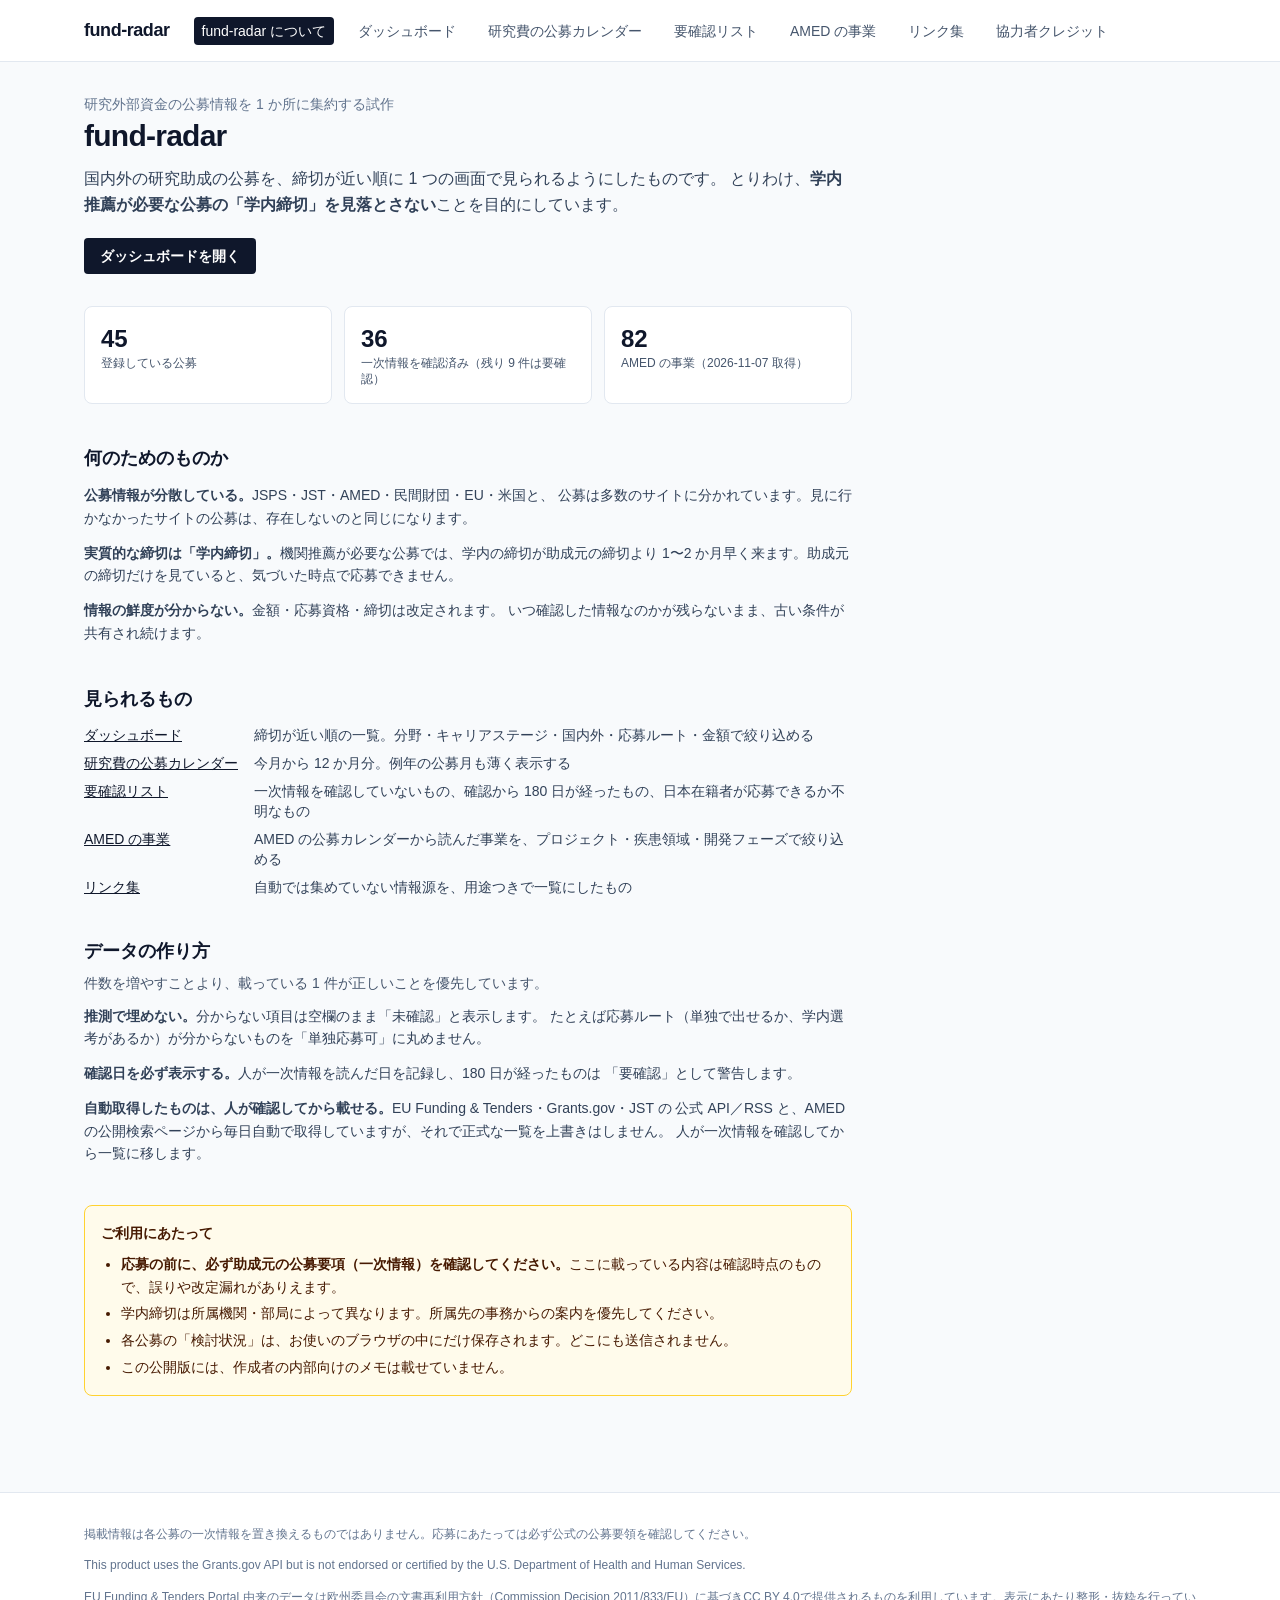
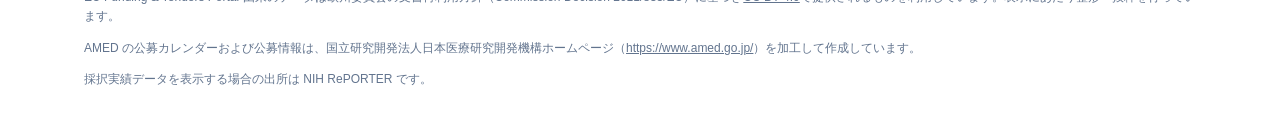
==== commit c312eed4: "サイト更新: 2026-11-07 12:24" ====
--- a/index.html
+++ b/index.html
@@ -1 +1 @@
-<!DOCTYPE html><html lang="ja"><head><meta charset="utf-8"><meta name="viewport" content="width=device-width, initial-scale=1"><title>fund-radar について | fund-radar</title><meta name="description" content="研究外部資金の公募情報を 1 か所に集約する試作"><link rel="stylesheet" href="./_astro/Base.BMGEi5oj.css"></head><body class="min-h-dvh bg-slate-50 text-slate-900 antialiased"><header class="border-b border-slate-200 bg-white print:hidden"><div class="mx-auto flex max-w-6xl flex-wrap items-baseline gap-x-6 gap-y-2 px-5 py-4"><a href="./index.html" class="text-lg font-bold tracking-tight">fund-radar</a><nav class="flex gap-4 text-sm"><a href="./index.html" class="rounded px-2 py-1 bg-slate-900 text-white">fund-radar について</a><a href="./dashboard/index.html" class="rounded px-2 py-1 text-slate-600 hover:bg-slate-100 hover:text-slate-900">ダッシュボード</a><a href="./calendar/index.html" class="rounded px-2 py-1 text-slate-600 hover:bg-slate-100 hover:text-slate-900">研究費の公募カレンダー</a><a href="./needs-check/index.html" class="rounded px-2 py-1 text-slate-600 hover:bg-slate-100 hover:text-slate-900">要確認リスト</a><a href="./amed/index.html" class="rounded px-2 py-1 text-slate-600 hover:bg-slate-100 hover:text-slate-900">AMED の事業</a><a href="./links/index.html" class="rounded px-2 py-1 text-slate-600 hover:bg-slate-100 hover:text-slate-900">リンク集</a><a href="./credits/index.html" class="rounded px-2 py-1 text-slate-600 hover:bg-slate-100 hover:text-slate-900">協力者クレジット</a></nav></div></header><main class="mx-auto max-w-6xl px-5 py-8"><section class="max-w-3xl"><p class="text-sm font-medium text-slate-500">研究外部資金の公募情報を 1 か所に集約する試作</p><h1 class="mt-1 text-3xl font-bold tracking-tight">fund-radar</h1><p class="mt-3 text-base leading-relaxed text-slate-700">国内外の研究助成の公募を、締切が近い順に 1 つの画面で見られるようにしたものです。 とりわけ、<strong>学内推薦が必要な公募の「学内締切」を見落とさない</strong>ことを目的にしています。</p><a href="./dashboard/index.html" class="mt-5 inline-block rounded bg-slate-900 px-4 py-2 text-sm font-semibold text-white hover:bg-slate-700">ダッシュボードを開く</a></section><section class="mt-8 grid max-w-3xl gap-3 sm:grid-cols-3"><div class="rounded-lg border border-slate-200 bg-white p-4"><p class="text-2xl font-bold tabular-nums">45</p><p class="text-xs text-slate-600">登録している公募</p></div><div class="rounded-lg border border-slate-200 bg-white p-4"><p class="text-2xl font-bold tabular-nums">36</p><p class="text-xs text-slate-600">一次情報を確認済み（残り 9 件は要確認）</p></div><div class="rounded-lg border border-slate-200 bg-white p-4"><p class="text-2xl font-bold tabular-nums">82</p><p class="text-xs text-slate-600">AMED の事業（2026-10-30 取得）</p></div></section><section class="mt-10 max-w-3xl"><h2 class="text-lg font-semibold">何のためのものか</h2><ul class="mt-3 space-y-3 text-sm leading-relaxed text-slate-700"><li><strong>公募情報が分散している。</strong>JSPS・JST・AMED・民間財団・EU・米国と、 公募は多数のサイトに分かれています。見に行かなかったサイトの公募は、存在しないのと同じになります。</li><li><strong>実質的な締切は「学内締切」。</strong>機関推薦が必要な公募では、学内の締切が助成元の締切より 1〜2 か月早く来ます。助成元の締切だけを見ていると、気づいた時点で応募できません。</li><li><strong>情報の鮮度が分からない。</strong>金額・応募資格・締切は改定されます。 いつ確認した情報なのかが残らないまま、古い条件が共有され続けます。</li></ul></section><section class="mt-10 max-w-3xl"><h2 class="text-lg font-semibold">見られるもの</h2><dl class="mt-3 grid grid-cols-[auto_1fr] gap-x-4 gap-y-2 text-sm"><dt><a href="./dashboard/index.html" class="font-medium underline hover:text-slate-600">ダッシュボード</a></dt><dd class="text-slate-700">締切が近い順の一覧。分野・キャリアステージ・国内外・応募ルート・金額で絞り込める</dd><dt><a href="./calendar/index.html" class="font-medium underline hover:text-slate-600">研究費の公募カレンダー</a></dt><dd class="text-slate-700">今月から 12 か月分。例年の公募月も薄く表示する</dd><dt><a href="./needs-check/index.html" class="font-medium underline hover:text-slate-600">要確認リスト</a></dt><dd class="text-slate-700">一次情報を確認していないもの、確認から 180 日が経ったもの、日本在籍者が応募できるか不明なもの</dd><dt><a href="./amed/index.html" class="font-medium underline hover:text-slate-600">AMED の事業</a></dt><dd class="text-slate-700">AMED の公募カレンダーから読んだ事業を、プロジェクト・疾患領域・開発フェーズで絞り込める</dd><dt><a href="./links/index.html" class="font-medium underline hover:text-slate-600">リンク集</a></dt><dd class="text-slate-700">自動では集めていない情報源を、用途つきで一覧にしたもの</dd></dl></section><section class="mt-10 max-w-3xl"><h2 class="text-lg font-semibold">データの作り方</h2><p class="mt-2 text-sm text-slate-600">件数を増やすことより、載っている 1 件が正しいことを優先しています。</p><ul class="mt-3 space-y-3 text-sm leading-relaxed text-slate-700"><li><strong>推測で埋めない。</strong>分からない項目は空欄のまま「未確認」と表示します。 たとえば応募ルート（単独で出せるか、学内選考があるか）が分からないものを「単独応募可」に丸めません。</li><li><strong>確認日を必ず表示する。</strong>人が一次情報を読んだ日を記録し、180 日が経ったものは 「要確認」として警告します。</li><li><strong>自動取得したものは、人が確認してから載せる。</strong>EU Funding &amp; Tenders・Grants.gov・JST の 公式 API／RSS と、AMED の公開検索ページから毎日自動で取得していますが、それで正式な一覧を上書きはしません。 人が一次情報を確認してから一覧に移します。</li></ul></section><section class="mt-10 max-w-3xl rounded-lg border border-amber-300 bg-amber-50 p-4 text-sm leading-relaxed text-amber-950"><h2 class="font-semibold">ご利用にあたって</h2><ul class="mt-2 list-disc space-y-1 pl-5"><li><strong>応募の前に、必ず助成元の公募要項（一次情報）を確認してください。</strong>ここに載っている内容は確認時点のもので、誤りや改定漏れがありえます。</li><li>学内締切は所属機関・部局によって異なります。所属先の事務からの案内を優先してください。</li><li>各公募の「検討状況」は、お使いのブラウザの中にだけ保存されます。どこにも送信されません。</li><li>この公開版には、作成者の内部向けのメモは載せていません。</li></ul></section></main><script type="module">var e=[`unconsidered`,`considering`,`planned`,`applied`,`awarded`,`rejected`,`not_eligible`],t={unconsidered:`未検討`,considering:`検討中`,planned:`申請予定`,applied:`申請済`,awarded:`採択`,rejected:`不採択`,not_eligible:`対象外`},n={unconsidered:`bg-slate-100 text-slate-500`,considering:`bg-sky-100 text-sky-900`,planned:`bg-indigo-100 text-indigo-900`,applied:`bg-violet-100 text-violet-900`,awarded:`bg-emerald-100 text-emerald-900`,rejected:`bg-slate-200 text-slate-600`,not_eligible:`bg-slate-200 text-slate-500`},r=`unconsidered`,i=`fund-radar:status:v1`;function a(t){return typeof t==`string`&&e.includes(t)}function o(e){return s(typeof e==`object`&&e&&!Array.isArray(e)&&`statuses`in e?e.statuses:e)}function s(e){if(typeof e!=`object`||!e||Array.isArray(e))return{};let t={};for(let[n,r]of Object.entries(e))typeof n==`string`&&n!==``&&a(r)&&r!==`unconsidered`&&(t[n]=r);return t}var c=`fund-radar:status-changed`;function l(){try{let e=localStorage.getItem(i);return e?s(JSON.parse(e)):{}}catch{return{}}}function u(e){try{localStorage.setItem(i,JSON.stringify(e))}catch{}}var d=l();function f(e){let i=e.dataset.programId;if(!i)return;let a=d[i]??`unconsidered`;e.dataset.status=a;let o=e.querySelector(`select[data-status-select]`);o&&(o.value=a);let s=e.querySelector(`[data-status-badge]`);s&&(s.textContent=t[a],s.className=`rounded px-2 py-0.5 text-xs font-medium ${n[a]}`,s.hidden=a===r)}function p(){document.querySelectorAll(`[data-program-id]`).forEach(f)}function m(e,t){t===`unconsidered`?delete d[e]:d[e]=t,u(d),p(),document.dispatchEvent(new CustomEvent(c))}document.addEventListener(`change`,e=>{let t=e.target;if(!(t instanceof HTMLSelectElement)||!t.hasAttribute(`data-status-select`))return;let n=t.closest(`[data-program-id]`)?.dataset.programId;!n||!a(t.value)||m(n,t.value)});function h(){let e={exportedAt:new Date().toISOString(),schema:i,statuses:d},t=new Blob([JSON.stringify(e,null,2)],{type:`application/json`}),n=URL.createObjectURL(t),r=document.createElement(`a`);r.href=n,r.download=`fund-radar-status-${e.exportedAt.slice(0,10)}.json`,r.click(),URL.revokeObjectURL(n)}async function g(e){let t;try{t=JSON.parse(await e.text())}catch{_(`読み込めませんでした。JSON として解釈できないか、ファイルを読めませんでした。`,!0);return}let n=o(t),r=Object.keys(n).length;if(r===0){_(`有効なステータスが 1 件も含まれていませんでした。現在の内容はそのままです。`,!0);return}let i=Object.keys(d).length;if(i>0&&!window.confirm(`読み込んだファイルには ${r} 件の検討状況が入っています。\n現在このブラウザに保存されている ${i} 件は破棄され、ファイルの内容に置き換わります。\n続けますか？`)){_(`取り込みを中止しました。現在の内容はそのままです。`,!0);return}d=n,u(d),p(),document.dispatchEvent(new CustomEvent(c)),_(i>0?`${r} 件を読み込みました（既存の ${i} 件を置き換えました）。`:`${r} 件を読み込みました。`,!1)}function _(e,t){let n=document.querySelector(`[data-status-message]`);n&&(n.textContent=e,n.className=`text-xs ${t?`text-rose-700`:`text-emerald-700`}`)}document.addEventListener(`click`,e=>{let t=e.target;t instanceof HTMLElement&&t.closest(`[data-status-export]`)&&h()}),document.addEventListener(`change`,e=>{let t=e.target;if(!(t instanceof HTMLInputElement)||!t.hasAttribute(`data-status-import`))return;let n=t.files?.[0];n&&g(n).finally(()=>{t.value=``})}),p();</script><footer class="mt-16 border-t border-slate-200 bg-white"><div class="mx-auto max-w-6xl space-y-3 px-5 py-8 text-xs leading-relaxed text-slate-500"><p>掲載情報は各公募の一次情報を置き換えるものではありません。応募にあたっては必ず公式の公募要領を確認してください。</p><p>This product uses the Grants.gov API but is not endorsed or certified by the U.S. Department of Health and Human Services.</p><p>EU Funding &amp; Tenders Portal 由来のデータは欧州委員会の文書再利用方針（Commission Decision 2011/833/EU）に基づき<a class="underline hover:text-slate-700" href="https://creativecommons.org/licenses/by/4.0/" rel="noopener">CC BY 4.0</a>で提供されるものを利用しています。表示にあたり整形・抜粋を行っています。</p><p>AMED の公募カレンダーおよび公募情報は、国立研究開発法人日本医療研究開発機構ホームページ（<a class="underline hover:text-slate-700" href="https://www.amed.go.jp/" rel="noopener">https://www.amed.go.jp/</a>）を加工して作成しています。</p><p>採択実績データを表示する場合の出所は NIH RePORTER です。</p></div></footer></body></html>+<!DOCTYPE html><html lang="ja"><head><meta charset="utf-8"><meta name="viewport" content="width=device-width, initial-scale=1"><title>fund-radar について | fund-radar</title><meta name="description" content="研究外部資金の公募情報を 1 か所に集約する試作"><link rel="stylesheet" href="./_astro/Base.BMGEi5oj.css"></head><body class="min-h-dvh bg-slate-50 text-slate-900 antialiased"><header class="border-b border-slate-200 bg-white print:hidden"><div class="mx-auto flex max-w-6xl flex-wrap items-baseline gap-x-6 gap-y-2 px-5 py-4"><a href="./index.html" class="text-lg font-bold tracking-tight">fund-radar</a><nav class="flex gap-4 text-sm"><a href="./index.html" class="rounded px-2 py-1 bg-slate-900 text-white">fund-radar について</a><a href="./dashboard/index.html" class="rounded px-2 py-1 text-slate-600 hover:bg-slate-100 hover:text-slate-900">ダッシュボード</a><a href="./calendar/index.html" class="rounded px-2 py-1 text-slate-600 hover:bg-slate-100 hover:text-slate-900">研究費の公募カレンダー</a><a href="./needs-check/index.html" class="rounded px-2 py-1 text-slate-600 hover:bg-slate-100 hover:text-slate-900">要確認リスト</a><a href="./amed/index.html" class="rounded px-2 py-1 text-slate-600 hover:bg-slate-100 hover:text-slate-900">AMED の事業</a><a href="./links/index.html" class="rounded px-2 py-1 text-slate-600 hover:bg-slate-100 hover:text-slate-900">リンク集</a><a href="./credits/index.html" class="rounded px-2 py-1 text-slate-600 hover:bg-slate-100 hover:text-slate-900">協力者クレジット</a></nav></div></header><main class="mx-auto max-w-6xl px-5 py-8"><section class="max-w-3xl"><p class="text-sm font-medium text-slate-500">研究外部資金の公募情報を 1 か所に集約する試作</p><h1 class="mt-1 text-3xl font-bold tracking-tight">fund-radar</h1><p class="mt-3 text-base leading-relaxed text-slate-700">国内外の研究助成の公募を、締切が近い順に 1 つの画面で見られるようにしたものです。 とりわけ、<strong>学内推薦が必要な公募の「学内締切」を見落とさない</strong>ことを目的にしています。</p><a href="./dashboard/index.html" class="mt-5 inline-block rounded bg-slate-900 px-4 py-2 text-sm font-semibold text-white hover:bg-slate-700">ダッシュボードを開く</a></section><section class="mt-8 grid max-w-3xl gap-3 sm:grid-cols-3"><div class="rounded-lg border border-slate-200 bg-white p-4"><p class="text-2xl font-bold tabular-nums">45</p><p class="text-xs text-slate-600">登録している公募</p></div><div class="rounded-lg border border-slate-200 bg-white p-4"><p class="text-2xl font-bold tabular-nums">36</p><p class="text-xs text-slate-600">一次情報を確認済み（残り 9 件は要確認）</p></div><div class="rounded-lg border border-slate-200 bg-white p-4"><p class="text-2xl font-bold tabular-nums">82</p><p class="text-xs text-slate-600">AMED の事業（2026-11-07 取得）</p></div></section><section class="mt-10 max-w-3xl"><h2 class="text-lg font-semibold">何のためのものか</h2><ul class="mt-3 space-y-3 text-sm leading-relaxed text-slate-700"><li><strong>公募情報が分散している。</strong>JSPS・JST・AMED・民間財団・EU・米国と、 公募は多数のサイトに分かれています。見に行かなかったサイトの公募は、存在しないのと同じになります。</li><li><strong>実質的な締切は「学内締切」。</strong>機関推薦が必要な公募では、学内の締切が助成元の締切より 1〜2 か月早く来ます。助成元の締切だけを見ていると、気づいた時点で応募できません。</li><li><strong>情報の鮮度が分からない。</strong>金額・応募資格・締切は改定されます。 いつ確認した情報なのかが残らないまま、古い条件が共有され続けます。</li></ul></section><section class="mt-10 max-w-3xl"><h2 class="text-lg font-semibold">見られるもの</h2><dl class="mt-3 grid grid-cols-[auto_1fr] gap-x-4 gap-y-2 text-sm"><dt><a href="./dashboard/index.html" class="font-medium underline hover:text-slate-600">ダッシュボード</a></dt><dd class="text-slate-700">締切が近い順の一覧。分野・キャリアステージ・国内外・応募ルート・金額で絞り込める</dd><dt><a href="./calendar/index.html" class="font-medium underline hover:text-slate-600">研究費の公募カレンダー</a></dt><dd class="text-slate-700">今月から 12 か月分。例年の公募月も薄く表示する</dd><dt><a href="./needs-check/index.html" class="font-medium underline hover:text-slate-600">要確認リスト</a></dt><dd class="text-slate-700">一次情報を確認していないもの、確認から 180 日が経ったもの、日本在籍者が応募できるか不明なもの</dd><dt><a href="./amed/index.html" class="font-medium underline hover:text-slate-600">AMED の事業</a></dt><dd class="text-slate-700">AMED の公募カレンダーから読んだ事業を、プロジェクト・疾患領域・開発フェーズで絞り込める</dd><dt><a href="./links/index.html" class="font-medium underline hover:text-slate-600">リンク集</a></dt><dd class="text-slate-700">自動では集めていない情報源を、用途つきで一覧にしたもの</dd></dl></section><section class="mt-10 max-w-3xl"><h2 class="text-lg font-semibold">データの作り方</h2><p class="mt-2 text-sm text-slate-600">件数を増やすことより、載っている 1 件が正しいことを優先しています。</p><ul class="mt-3 space-y-3 text-sm leading-relaxed text-slate-700"><li><strong>推測で埋めない。</strong>分からない項目は空欄のまま「未確認」と表示します。 たとえば応募ルート（単独で出せるか、学内選考があるか）が分からないものを「単独応募可」に丸めません。</li><li><strong>確認日を必ず表示する。</strong>人が一次情報を読んだ日を記録し、180 日が経ったものは 「要確認」として警告します。</li><li><strong>自動取得したものは、人が確認してから載せる。</strong>EU Funding &amp; Tenders・Grants.gov・JST の 公式 API／RSS と、AMED の公開検索ページから毎日自動で取得していますが、それで正式な一覧を上書きはしません。 人が一次情報を確認してから一覧に移します。</li></ul></section><section class="mt-10 max-w-3xl rounded-lg border border-amber-300 bg-amber-50 p-4 text-sm leading-relaxed text-amber-950"><h2 class="font-semibold">ご利用にあたって</h2><ul class="mt-2 list-disc space-y-1 pl-5"><li><strong>応募の前に、必ず助成元の公募要項（一次情報）を確認してください。</strong>ここに載っている内容は確認時点のもので、誤りや改定漏れがありえます。</li><li>学内締切は所属機関・部局によって異なります。所属先の事務からの案内を優先してください。</li><li>各公募の「検討状況」は、お使いのブラウザの中にだけ保存されます。どこにも送信されません。</li><li>この公開版には、作成者の内部向けのメモは載せていません。</li></ul></section></main><script type="module">var e=[`unconsidered`,`considering`,`planned`,`applied`,`awarded`,`rejected`,`not_eligible`],t={unconsidered:`未検討`,considering:`検討中`,planned:`申請予定`,applied:`申請済`,awarded:`採択`,rejected:`不採択`,not_eligible:`対象外`},n={unconsidered:`bg-slate-100 text-slate-500`,considering:`bg-sky-100 text-sky-900`,planned:`bg-indigo-100 text-indigo-900`,applied:`bg-violet-100 text-violet-900`,awarded:`bg-emerald-100 text-emerald-900`,rejected:`bg-slate-200 text-slate-600`,not_eligible:`bg-slate-200 text-slate-500`},r=`unconsidered`,i=`fund-radar:status:v1`;function a(t){return typeof t==`string`&&e.includes(t)}function o(e){return s(typeof e==`object`&&e&&!Array.isArray(e)&&`statuses`in e?e.statuses:e)}function s(e){if(typeof e!=`object`||!e||Array.isArray(e))return{};let t={};for(let[n,r]of Object.entries(e))typeof n==`string`&&n!==``&&a(r)&&r!==`unconsidered`&&(t[n]=r);return t}var c=`fund-radar:status-changed`;function l(){try{let e=localStorage.getItem(i);return e?s(JSON.parse(e)):{}}catch{return{}}}function u(e){try{localStorage.setItem(i,JSON.stringify(e))}catch{}}var d=l();function f(e){let i=e.dataset.programId;if(!i)return;let a=d[i]??`unconsidered`;e.dataset.status=a;let o=e.querySelector(`select[data-status-select]`);o&&(o.value=a);let s=e.querySelector(`[data-status-badge]`);s&&(s.textContent=t[a],s.className=`rounded px-2 py-0.5 text-xs font-medium ${n[a]}`,s.hidden=a===r)}function p(){document.querySelectorAll(`[data-program-id]`).forEach(f)}function m(e,t){t===`unconsidered`?delete d[e]:d[e]=t,u(d),p(),document.dispatchEvent(new CustomEvent(c))}document.addEventListener(`change`,e=>{let t=e.target;if(!(t instanceof HTMLSelectElement)||!t.hasAttribute(`data-status-select`))return;let n=t.closest(`[data-program-id]`)?.dataset.programId;!n||!a(t.value)||m(n,t.value)});function h(){let e={exportedAt:new Date().toISOString(),schema:i,statuses:d},t=new Blob([JSON.stringify(e,null,2)],{type:`application/json`}),n=URL.createObjectURL(t),r=document.createElement(`a`);r.href=n,r.download=`fund-radar-status-${e.exportedAt.slice(0,10)}.json`,r.click(),URL.revokeObjectURL(n)}async function g(e){let t;try{t=JSON.parse(await e.text())}catch{_(`読み込めませんでした。JSON として解釈できないか、ファイルを読めませんでした。`,!0);return}let n=o(t),r=Object.keys(n).length;if(r===0){_(`有効なステータスが 1 件も含まれていませんでした。現在の内容はそのままです。`,!0);return}let i=Object.keys(d).length;if(i>0&&!window.confirm(`読み込んだファイルには ${r} 件の検討状況が入っています。\n現在このブラウザに保存されている ${i} 件は破棄され、ファイルの内容に置き換わります。\n続けますか？`)){_(`取り込みを中止しました。現在の内容はそのままです。`,!0);return}d=n,u(d),p(),document.dispatchEvent(new CustomEvent(c)),_(i>0?`${r} 件を読み込みました（既存の ${i} 件を置き換えました）。`:`${r} 件を読み込みました。`,!1)}function _(e,t){let n=document.querySelector(`[data-status-message]`);n&&(n.textContent=e,n.className=`text-xs ${t?`text-rose-700`:`text-emerald-700`}`)}document.addEventListener(`click`,e=>{let t=e.target;t instanceof HTMLElement&&t.closest(`[data-status-export]`)&&h()}),document.addEventListener(`change`,e=>{let t=e.target;if(!(t instanceof HTMLInputElement)||!t.hasAttribute(`data-status-import`))return;let n=t.files?.[0];n&&g(n).finally(()=>{t.value=``})}),p();</script><footer class="mt-16 border-t border-slate-200 bg-white"><div class="mx-auto max-w-6xl space-y-3 px-5 py-8 text-xs leading-relaxed text-slate-500"><p>掲載情報は各公募の一次情報を置き換えるものではありません。応募にあたっては必ず公式の公募要領を確認してください。</p><p>This product uses the Grants.gov API but is not endorsed or certified by the U.S. Department of Health and Human Services.</p><p>EU Funding &amp; Tenders Portal 由来のデータは欧州委員会の文書再利用方針（Commission Decision 2011/833/EU）に基づき<a class="underline hover:text-slate-700" href="https://creativecommons.org/licenses/by/4.0/" rel="noopener">CC BY 4.0</a>で提供されるものを利用しています。表示にあたり整形・抜粋を行っています。</p><p>AMED の公募カレンダーおよび公募情報は、国立研究開発法人日本医療研究開発機構ホームページ（<a class="underline hover:text-slate-700" href="https://www.amed.go.jp/" rel="noopener">https://www.amed.go.jp/</a>）を加工して作成しています。</p><p>採択実績データを表示する場合の出所は NIH RePORTER です。</p></div></footer></body></html>
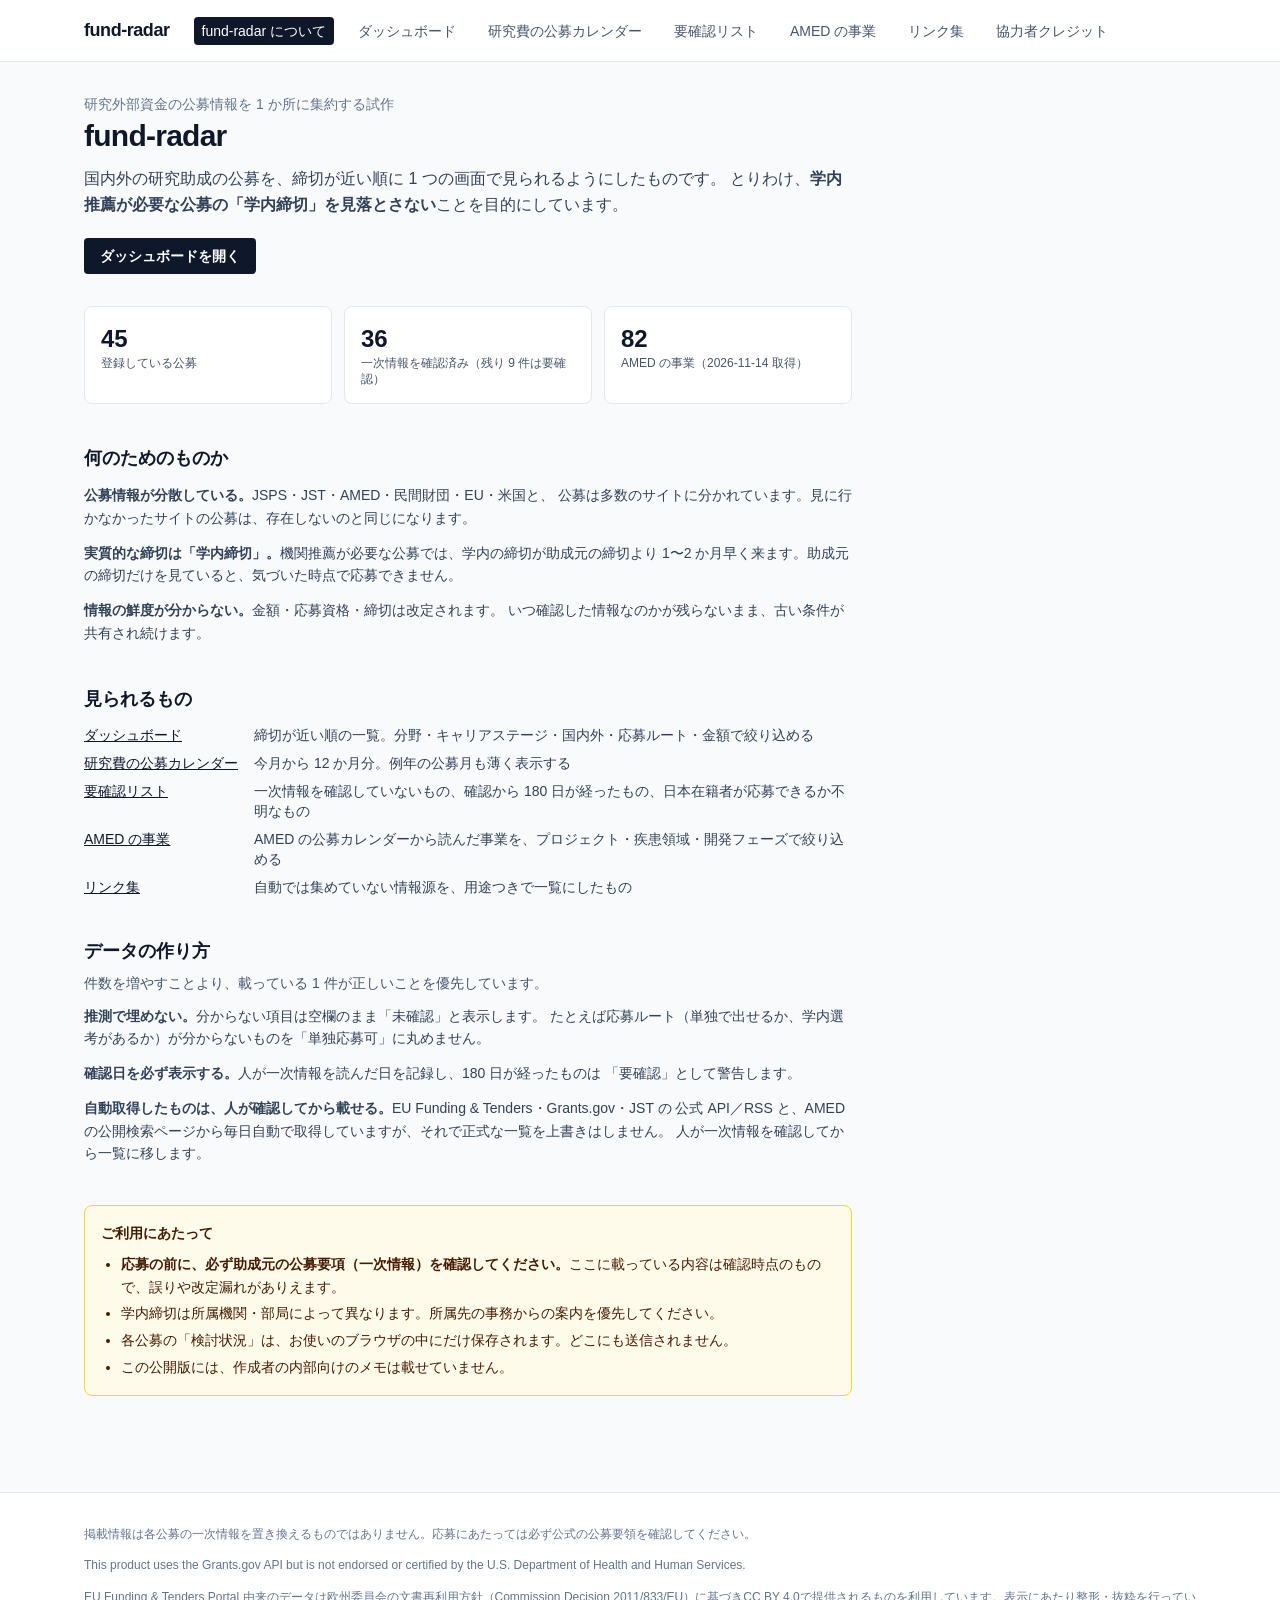
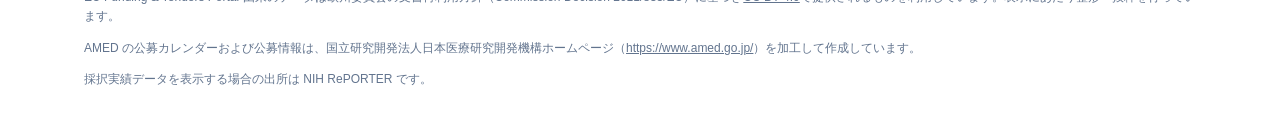
==== commit 461cb06e: "サイト更新: 2026-11-14 19:37" ====
--- a/index.html
+++ b/index.html
@@ -1 +1 @@
-<!DOCTYPE html><html lang="ja"><head><meta charset="utf-8"><meta name="viewport" content="width=device-width, initial-scale=1"><title>fund-radar について | fund-radar</title><meta name="description" content="研究外部資金の公募情報を 1 か所に集約する試作"><link rel="stylesheet" href="./_astro/Base.BMGEi5oj.css"></head><body class="min-h-dvh bg-slate-50 text-slate-900 antialiased"><header class="border-b border-slate-200 bg-white print:hidden"><div class="mx-auto flex max-w-6xl flex-wrap items-baseline gap-x-6 gap-y-2 px-5 py-4"><a href="./index.html" class="text-lg font-bold tracking-tight">fund-radar</a><nav class="flex gap-4 text-sm"><a href="./index.html" class="rounded px-2 py-1 bg-slate-900 text-white">fund-radar について</a><a href="./dashboard/index.html" class="rounded px-2 py-1 text-slate-600 hover:bg-slate-100 hover:text-slate-900">ダッシュボード</a><a href="./calendar/index.html" class="rounded px-2 py-1 text-slate-600 hover:bg-slate-100 hover:text-slate-900">研究費の公募カレンダー</a><a href="./needs-check/index.html" class="rounded px-2 py-1 text-slate-600 hover:bg-slate-100 hover:text-slate-900">要確認リスト</a><a href="./amed/index.html" class="rounded px-2 py-1 text-slate-600 hover:bg-slate-100 hover:text-slate-900">AMED の事業</a><a href="./links/index.html" class="rounded px-2 py-1 text-slate-600 hover:bg-slate-100 hover:text-slate-900">リンク集</a><a href="./credits/index.html" class="rounded px-2 py-1 text-slate-600 hover:bg-slate-100 hover:text-slate-900">協力者クレジット</a></nav></div></header><main class="mx-auto max-w-6xl px-5 py-8"><section class="max-w-3xl"><p class="text-sm font-medium text-slate-500">研究外部資金の公募情報を 1 か所に集約する試作</p><h1 class="mt-1 text-3xl font-bold tracking-tight">fund-radar</h1><p class="mt-3 text-base leading-relaxed text-slate-700">国内外の研究助成の公募を、締切が近い順に 1 つの画面で見られるようにしたものです。 とりわけ、<strong>学内推薦が必要な公募の「学内締切」を見落とさない</strong>ことを目的にしています。</p><a href="./dashboard/index.html" class="mt-5 inline-block rounded bg-slate-900 px-4 py-2 text-sm font-semibold text-white hover:bg-slate-700">ダッシュボードを開く</a></section><section class="mt-8 grid max-w-3xl gap-3 sm:grid-cols-3"><div class="rounded-lg border border-slate-200 bg-white p-4"><p class="text-2xl font-bold tabular-nums">45</p><p class="text-xs text-slate-600">登録している公募</p></div><div class="rounded-lg border border-slate-200 bg-white p-4"><p class="text-2xl font-bold tabular-nums">36</p><p class="text-xs text-slate-600">一次情報を確認済み（残り 9 件は要確認）</p></div><div class="rounded-lg border border-slate-200 bg-white p-4"><p class="text-2xl font-bold tabular-nums">82</p><p class="text-xs text-slate-600">AMED の事業（2026-11-07 取得）</p></div></section><section class="mt-10 max-w-3xl"><h2 class="text-lg font-semibold">何のためのものか</h2><ul class="mt-3 space-y-3 text-sm leading-relaxed text-slate-700"><li><strong>公募情報が分散している。</strong>JSPS・JST・AMED・民間財団・EU・米国と、 公募は多数のサイトに分かれています。見に行かなかったサイトの公募は、存在しないのと同じになります。</li><li><strong>実質的な締切は「学内締切」。</strong>機関推薦が必要な公募では、学内の締切が助成元の締切より 1〜2 か月早く来ます。助成元の締切だけを見ていると、気づいた時点で応募できません。</li><li><strong>情報の鮮度が分からない。</strong>金額・応募資格・締切は改定されます。 いつ確認した情報なのかが残らないまま、古い条件が共有され続けます。</li></ul></section><section class="mt-10 max-w-3xl"><h2 class="text-lg font-semibold">見られるもの</h2><dl class="mt-3 grid grid-cols-[auto_1fr] gap-x-4 gap-y-2 text-sm"><dt><a href="./dashboard/index.html" class="font-medium underline hover:text-slate-600">ダッシュボード</a></dt><dd class="text-slate-700">締切が近い順の一覧。分野・キャリアステージ・国内外・応募ルート・金額で絞り込める</dd><dt><a href="./calendar/index.html" class="font-medium underline hover:text-slate-600">研究費の公募カレンダー</a></dt><dd class="text-slate-700">今月から 12 か月分。例年の公募月も薄く表示する</dd><dt><a href="./needs-check/index.html" class="font-medium underline hover:text-slate-600">要確認リスト</a></dt><dd class="text-slate-700">一次情報を確認していないもの、確認から 180 日が経ったもの、日本在籍者が応募できるか不明なもの</dd><dt><a href="./amed/index.html" class="font-medium underline hover:text-slate-600">AMED の事業</a></dt><dd class="text-slate-700">AMED の公募カレンダーから読んだ事業を、プロジェクト・疾患領域・開発フェーズで絞り込める</dd><dt><a href="./links/index.html" class="font-medium underline hover:text-slate-600">リンク集</a></dt><dd class="text-slate-700">自動では集めていない情報源を、用途つきで一覧にしたもの</dd></dl></section><section class="mt-10 max-w-3xl"><h2 class="text-lg font-semibold">データの作り方</h2><p class="mt-2 text-sm text-slate-600">件数を増やすことより、載っている 1 件が正しいことを優先しています。</p><ul class="mt-3 space-y-3 text-sm leading-relaxed text-slate-700"><li><strong>推測で埋めない。</strong>分からない項目は空欄のまま「未確認」と表示します。 たとえば応募ルート（単独で出せるか、学内選考があるか）が分からないものを「単独応募可」に丸めません。</li><li><strong>確認日を必ず表示する。</strong>人が一次情報を読んだ日を記録し、180 日が経ったものは 「要確認」として警告します。</li><li><strong>自動取得したものは、人が確認してから載せる。</strong>EU Funding &amp; Tenders・Grants.gov・JST の 公式 API／RSS と、AMED の公開検索ページから毎日自動で取得していますが、それで正式な一覧を上書きはしません。 人が一次情報を確認してから一覧に移します。</li></ul></section><section class="mt-10 max-w-3xl rounded-lg border border-amber-300 bg-amber-50 p-4 text-sm leading-relaxed text-amber-950"><h2 class="font-semibold">ご利用にあたって</h2><ul class="mt-2 list-disc space-y-1 pl-5"><li><strong>応募の前に、必ず助成元の公募要項（一次情報）を確認してください。</strong>ここに載っている内容は確認時点のもので、誤りや改定漏れがありえます。</li><li>学内締切は所属機関・部局によって異なります。所属先の事務からの案内を優先してください。</li><li>各公募の「検討状況」は、お使いのブラウザの中にだけ保存されます。どこにも送信されません。</li><li>この公開版には、作成者の内部向けのメモは載せていません。</li></ul></section></main><script type="module">var e=[`unconsidered`,`considering`,`planned`,`applied`,`awarded`,`rejected`,`not_eligible`],t={unconsidered:`未検討`,considering:`検討中`,planned:`申請予定`,applied:`申請済`,awarded:`採択`,rejected:`不採択`,not_eligible:`対象外`},n={unconsidered:`bg-slate-100 text-slate-500`,considering:`bg-sky-100 text-sky-900`,planned:`bg-indigo-100 text-indigo-900`,applied:`bg-violet-100 text-violet-900`,awarded:`bg-emerald-100 text-emerald-900`,rejected:`bg-slate-200 text-slate-600`,not_eligible:`bg-slate-200 text-slate-500`},r=`unconsidered`,i=`fund-radar:status:v1`;function a(t){return typeof t==`string`&&e.includes(t)}function o(e){return s(typeof e==`object`&&e&&!Array.isArray(e)&&`statuses`in e?e.statuses:e)}function s(e){if(typeof e!=`object`||!e||Array.isArray(e))return{};let t={};for(let[n,r]of Object.entries(e))typeof n==`string`&&n!==``&&a(r)&&r!==`unconsidered`&&(t[n]=r);return t}var c=`fund-radar:status-changed`;function l(){try{let e=localStorage.getItem(i);return e?s(JSON.parse(e)):{}}catch{return{}}}function u(e){try{localStorage.setItem(i,JSON.stringify(e))}catch{}}var d=l();function f(e){let i=e.dataset.programId;if(!i)return;let a=d[i]??`unconsidered`;e.dataset.status=a;let o=e.querySelector(`select[data-status-select]`);o&&(o.value=a);let s=e.querySelector(`[data-status-badge]`);s&&(s.textContent=t[a],s.className=`rounded px-2 py-0.5 text-xs font-medium ${n[a]}`,s.hidden=a===r)}function p(){document.querySelectorAll(`[data-program-id]`).forEach(f)}function m(e,t){t===`unconsidered`?delete d[e]:d[e]=t,u(d),p(),document.dispatchEvent(new CustomEvent(c))}document.addEventListener(`change`,e=>{let t=e.target;if(!(t instanceof HTMLSelectElement)||!t.hasAttribute(`data-status-select`))return;let n=t.closest(`[data-program-id]`)?.dataset.programId;!n||!a(t.value)||m(n,t.value)});function h(){let e={exportedAt:new Date().toISOString(),schema:i,statuses:d},t=new Blob([JSON.stringify(e,null,2)],{type:`application/json`}),n=URL.createObjectURL(t),r=document.createElement(`a`);r.href=n,r.download=`fund-radar-status-${e.exportedAt.slice(0,10)}.json`,r.click(),URL.revokeObjectURL(n)}async function g(e){let t;try{t=JSON.parse(await e.text())}catch{_(`読み込めませんでした。JSON として解釈できないか、ファイルを読めませんでした。`,!0);return}let n=o(t),r=Object.keys(n).length;if(r===0){_(`有効なステータスが 1 件も含まれていませんでした。現在の内容はそのままです。`,!0);return}let i=Object.keys(d).length;if(i>0&&!window.confirm(`読み込んだファイルには ${r} 件の検討状況が入っています。\n現在このブラウザに保存されている ${i} 件は破棄され、ファイルの内容に置き換わります。\n続けますか？`)){_(`取り込みを中止しました。現在の内容はそのままです。`,!0);return}d=n,u(d),p(),document.dispatchEvent(new CustomEvent(c)),_(i>0?`${r} 件を読み込みました（既存の ${i} 件を置き換えました）。`:`${r} 件を読み込みました。`,!1)}function _(e,t){let n=document.querySelector(`[data-status-message]`);n&&(n.textContent=e,n.className=`text-xs ${t?`text-rose-700`:`text-emerald-700`}`)}document.addEventListener(`click`,e=>{let t=e.target;t instanceof HTMLElement&&t.closest(`[data-status-export]`)&&h()}),document.addEventListener(`change`,e=>{let t=e.target;if(!(t instanceof HTMLInputElement)||!t.hasAttribute(`data-status-import`))return;let n=t.files?.[0];n&&g(n).finally(()=>{t.value=``})}),p();</script><footer class="mt-16 border-t border-slate-200 bg-white"><div class="mx-auto max-w-6xl space-y-3 px-5 py-8 text-xs leading-relaxed text-slate-500"><p>掲載情報は各公募の一次情報を置き換えるものではありません。応募にあたっては必ず公式の公募要領を確認してください。</p><p>This product uses the Grants.gov API but is not endorsed or certified by the U.S. Department of Health and Human Services.</p><p>EU Funding &amp; Tenders Portal 由来のデータは欧州委員会の文書再利用方針（Commission Decision 2011/833/EU）に基づき<a class="underline hover:text-slate-700" href="https://creativecommons.org/licenses/by/4.0/" rel="noopener">CC BY 4.0</a>で提供されるものを利用しています。表示にあたり整形・抜粋を行っています。</p><p>AMED の公募カレンダーおよび公募情報は、国立研究開発法人日本医療研究開発機構ホームページ（<a class="underline hover:text-slate-700" href="https://www.amed.go.jp/" rel="noopener">https://www.amed.go.jp/</a>）を加工して作成しています。</p><p>採択実績データを表示する場合の出所は NIH RePORTER です。</p></div></footer></body></html>+<!DOCTYPE html><html lang="ja"><head><meta charset="utf-8"><meta name="viewport" content="width=device-width, initial-scale=1"><title>fund-radar について | fund-radar</title><meta name="description" content="研究外部資金の公募情報を 1 か所に集約する試作"><link rel="stylesheet" href="./_astro/Base.BMGEi5oj.css"></head><body class="min-h-dvh bg-slate-50 text-slate-900 antialiased"><header class="border-b border-slate-200 bg-white print:hidden"><div class="mx-auto flex max-w-6xl flex-wrap items-baseline gap-x-6 gap-y-2 px-5 py-4"><a href="./index.html" class="text-lg font-bold tracking-tight">fund-radar</a><nav class="flex gap-4 text-sm"><a href="./index.html" class="rounded px-2 py-1 bg-slate-900 text-white">fund-radar について</a><a href="./dashboard/index.html" class="rounded px-2 py-1 text-slate-600 hover:bg-slate-100 hover:text-slate-900">ダッシュボード</a><a href="./calendar/index.html" class="rounded px-2 py-1 text-slate-600 hover:bg-slate-100 hover:text-slate-900">研究費の公募カレンダー</a><a href="./needs-check/index.html" class="rounded px-2 py-1 text-slate-600 hover:bg-slate-100 hover:text-slate-900">要確認リスト</a><a href="./amed/index.html" class="rounded px-2 py-1 text-slate-600 hover:bg-slate-100 hover:text-slate-900">AMED の事業</a><a href="./links/index.html" class="rounded px-2 py-1 text-slate-600 hover:bg-slate-100 hover:text-slate-900">リンク集</a><a href="./credits/index.html" class="rounded px-2 py-1 text-slate-600 hover:bg-slate-100 hover:text-slate-900">協力者クレジット</a></nav></div></header><main class="mx-auto max-w-6xl px-5 py-8"><section class="max-w-3xl"><p class="text-sm font-medium text-slate-500">研究外部資金の公募情報を 1 か所に集約する試作</p><h1 class="mt-1 text-3xl font-bold tracking-tight">fund-radar</h1><p class="mt-3 text-base leading-relaxed text-slate-700">国内外の研究助成の公募を、締切が近い順に 1 つの画面で見られるようにしたものです。 とりわけ、<strong>学内推薦が必要な公募の「学内締切」を見落とさない</strong>ことを目的にしています。</p><a href="./dashboard/index.html" class="mt-5 inline-block rounded bg-slate-900 px-4 py-2 text-sm font-semibold text-white hover:bg-slate-700">ダッシュボードを開く</a></section><section class="mt-8 grid max-w-3xl gap-3 sm:grid-cols-3"><div class="rounded-lg border border-slate-200 bg-white p-4"><p class="text-2xl font-bold tabular-nums">45</p><p class="text-xs text-slate-600">登録している公募</p></div><div class="rounded-lg border border-slate-200 bg-white p-4"><p class="text-2xl font-bold tabular-nums">36</p><p class="text-xs text-slate-600">一次情報を確認済み（残り 9 件は要確認）</p></div><div class="rounded-lg border border-slate-200 bg-white p-4"><p class="text-2xl font-bold tabular-nums">82</p><p class="text-xs text-slate-600">AMED の事業（2026-11-14 取得）</p></div></section><section class="mt-10 max-w-3xl"><h2 class="text-lg font-semibold">何のためのものか</h2><ul class="mt-3 space-y-3 text-sm leading-relaxed text-slate-700"><li><strong>公募情報が分散している。</strong>JSPS・JST・AMED・民間財団・EU・米国と、 公募は多数のサイトに分かれています。見に行かなかったサイトの公募は、存在しないのと同じになります。</li><li><strong>実質的な締切は「学内締切」。</strong>機関推薦が必要な公募では、学内の締切が助成元の締切より 1〜2 か月早く来ます。助成元の締切だけを見ていると、気づいた時点で応募できません。</li><li><strong>情報の鮮度が分からない。</strong>金額・応募資格・締切は改定されます。 いつ確認した情報なのかが残らないまま、古い条件が共有され続けます。</li></ul></section><section class="mt-10 max-w-3xl"><h2 class="text-lg font-semibold">見られるもの</h2><dl class="mt-3 grid grid-cols-[auto_1fr] gap-x-4 gap-y-2 text-sm"><dt><a href="./dashboard/index.html" class="font-medium underline hover:text-slate-600">ダッシュボード</a></dt><dd class="text-slate-700">締切が近い順の一覧。分野・キャリアステージ・国内外・応募ルート・金額で絞り込める</dd><dt><a href="./calendar/index.html" class="font-medium underline hover:text-slate-600">研究費の公募カレンダー</a></dt><dd class="text-slate-700">今月から 12 か月分。例年の公募月も薄く表示する</dd><dt><a href="./needs-check/index.html" class="font-medium underline hover:text-slate-600">要確認リスト</a></dt><dd class="text-slate-700">一次情報を確認していないもの、確認から 180 日が経ったもの、日本在籍者が応募できるか不明なもの</dd><dt><a href="./amed/index.html" class="font-medium underline hover:text-slate-600">AMED の事業</a></dt><dd class="text-slate-700">AMED の公募カレンダーから読んだ事業を、プロジェクト・疾患領域・開発フェーズで絞り込める</dd><dt><a href="./links/index.html" class="font-medium underline hover:text-slate-600">リンク集</a></dt><dd class="text-slate-700">自動では集めていない情報源を、用途つきで一覧にしたもの</dd></dl></section><section class="mt-10 max-w-3xl"><h2 class="text-lg font-semibold">データの作り方</h2><p class="mt-2 text-sm text-slate-600">件数を増やすことより、載っている 1 件が正しいことを優先しています。</p><ul class="mt-3 space-y-3 text-sm leading-relaxed text-slate-700"><li><strong>推測で埋めない。</strong>分からない項目は空欄のまま「未確認」と表示します。 たとえば応募ルート（単独で出せるか、学内選考があるか）が分からないものを「単独応募可」に丸めません。</li><li><strong>確認日を必ず表示する。</strong>人が一次情報を読んだ日を記録し、180 日が経ったものは 「要確認」として警告します。</li><li><strong>自動取得したものは、人が確認してから載せる。</strong>EU Funding &amp; Tenders・Grants.gov・JST の 公式 API／RSS と、AMED の公開検索ページから毎日自動で取得していますが、それで正式な一覧を上書きはしません。 人が一次情報を確認してから一覧に移します。</li></ul></section><section class="mt-10 max-w-3xl rounded-lg border border-amber-300 bg-amber-50 p-4 text-sm leading-relaxed text-amber-950"><h2 class="font-semibold">ご利用にあたって</h2><ul class="mt-2 list-disc space-y-1 pl-5"><li><strong>応募の前に、必ず助成元の公募要項（一次情報）を確認してください。</strong>ここに載っている内容は確認時点のもので、誤りや改定漏れがありえます。</li><li>学内締切は所属機関・部局によって異なります。所属先の事務からの案内を優先してください。</li><li>各公募の「検討状況」は、お使いのブラウザの中にだけ保存されます。どこにも送信されません。</li><li>この公開版には、作成者の内部向けのメモは載せていません。</li></ul></section></main><script type="module">var e=[`unconsidered`,`considering`,`planned`,`applied`,`awarded`,`rejected`,`not_eligible`],t={unconsidered:`未検討`,considering:`検討中`,planned:`申請予定`,applied:`申請済`,awarded:`採択`,rejected:`不採択`,not_eligible:`対象外`},n={unconsidered:`bg-slate-100 text-slate-500`,considering:`bg-sky-100 text-sky-900`,planned:`bg-indigo-100 text-indigo-900`,applied:`bg-violet-100 text-violet-900`,awarded:`bg-emerald-100 text-emerald-900`,rejected:`bg-slate-200 text-slate-600`,not_eligible:`bg-slate-200 text-slate-500`},r=`unconsidered`,i=`fund-radar:status:v1`;function a(t){return typeof t==`string`&&e.includes(t)}function o(e){return s(typeof e==`object`&&e&&!Array.isArray(e)&&`statuses`in e?e.statuses:e)}function s(e){if(typeof e!=`object`||!e||Array.isArray(e))return{};let t={};for(let[n,r]of Object.entries(e))typeof n==`string`&&n!==``&&a(r)&&r!==`unconsidered`&&(t[n]=r);return t}var c=`fund-radar:status-changed`;function l(){try{let e=localStorage.getItem(i);return e?s(JSON.parse(e)):{}}catch{return{}}}function u(e){try{localStorage.setItem(i,JSON.stringify(e))}catch{}}var d=l();function f(e){let i=e.dataset.programId;if(!i)return;let a=d[i]??`unconsidered`;e.dataset.status=a;let o=e.querySelector(`select[data-status-select]`);o&&(o.value=a);let s=e.querySelector(`[data-status-badge]`);s&&(s.textContent=t[a],s.className=`rounded px-2 py-0.5 text-xs font-medium ${n[a]}`,s.hidden=a===r)}function p(){document.querySelectorAll(`[data-program-id]`).forEach(f)}function m(e,t){t===`unconsidered`?delete d[e]:d[e]=t,u(d),p(),document.dispatchEvent(new CustomEvent(c))}document.addEventListener(`change`,e=>{let t=e.target;if(!(t instanceof HTMLSelectElement)||!t.hasAttribute(`data-status-select`))return;let n=t.closest(`[data-program-id]`)?.dataset.programId;!n||!a(t.value)||m(n,t.value)});function h(){let e={exportedAt:new Date().toISOString(),schema:i,statuses:d},t=new Blob([JSON.stringify(e,null,2)],{type:`application/json`}),n=URL.createObjectURL(t),r=document.createElement(`a`);r.href=n,r.download=`fund-radar-status-${e.exportedAt.slice(0,10)}.json`,r.click(),URL.revokeObjectURL(n)}async function g(e){let t;try{t=JSON.parse(await e.text())}catch{_(`読み込めませんでした。JSON として解釈できないか、ファイルを読めませんでした。`,!0);return}let n=o(t),r=Object.keys(n).length;if(r===0){_(`有効なステータスが 1 件も含まれていませんでした。現在の内容はそのままです。`,!0);return}let i=Object.keys(d).length;if(i>0&&!window.confirm(`読み込んだファイルには ${r} 件の検討状況が入っています。\n現在このブラウザに保存されている ${i} 件は破棄され、ファイルの内容に置き換わります。\n続けますか？`)){_(`取り込みを中止しました。現在の内容はそのままです。`,!0);return}d=n,u(d),p(),document.dispatchEvent(new CustomEvent(c)),_(i>0?`${r} 件を読み込みました（既存の ${i} 件を置き換えました）。`:`${r} 件を読み込みました。`,!1)}function _(e,t){let n=document.querySelector(`[data-status-message]`);n&&(n.textContent=e,n.className=`text-xs ${t?`text-rose-700`:`text-emerald-700`}`)}document.addEventListener(`click`,e=>{let t=e.target;t instanceof HTMLElement&&t.closest(`[data-status-export]`)&&h()}),document.addEventListener(`change`,e=>{let t=e.target;if(!(t instanceof HTMLInputElement)||!t.hasAttribute(`data-status-import`))return;let n=t.files?.[0];n&&g(n).finally(()=>{t.value=``})}),p();</script><footer class="mt-16 border-t border-slate-200 bg-white"><div class="mx-auto max-w-6xl space-y-3 px-5 py-8 text-xs leading-relaxed text-slate-500"><p>掲載情報は各公募の一次情報を置き換えるものではありません。応募にあたっては必ず公式の公募要領を確認してください。</p><p>This product uses the Grants.gov API but is not endorsed or certified by the U.S. Department of Health and Human Services.</p><p>EU Funding &amp; Tenders Portal 由来のデータは欧州委員会の文書再利用方針（Commission Decision 2011/833/EU）に基づき<a class="underline hover:text-slate-700" href="https://creativecommons.org/licenses/by/4.0/" rel="noopener">CC BY 4.0</a>で提供されるものを利用しています。表示にあたり整形・抜粋を行っています。</p><p>AMED の公募カレンダーおよび公募情報は、国立研究開発法人日本医療研究開発機構ホームページ（<a class="underline hover:text-slate-700" href="https://www.amed.go.jp/" rel="noopener">https://www.amed.go.jp/</a>）を加工して作成しています。</p><p>採択実績データを表示する場合の出所は NIH RePORTER です。</p></div></footer></body></html>
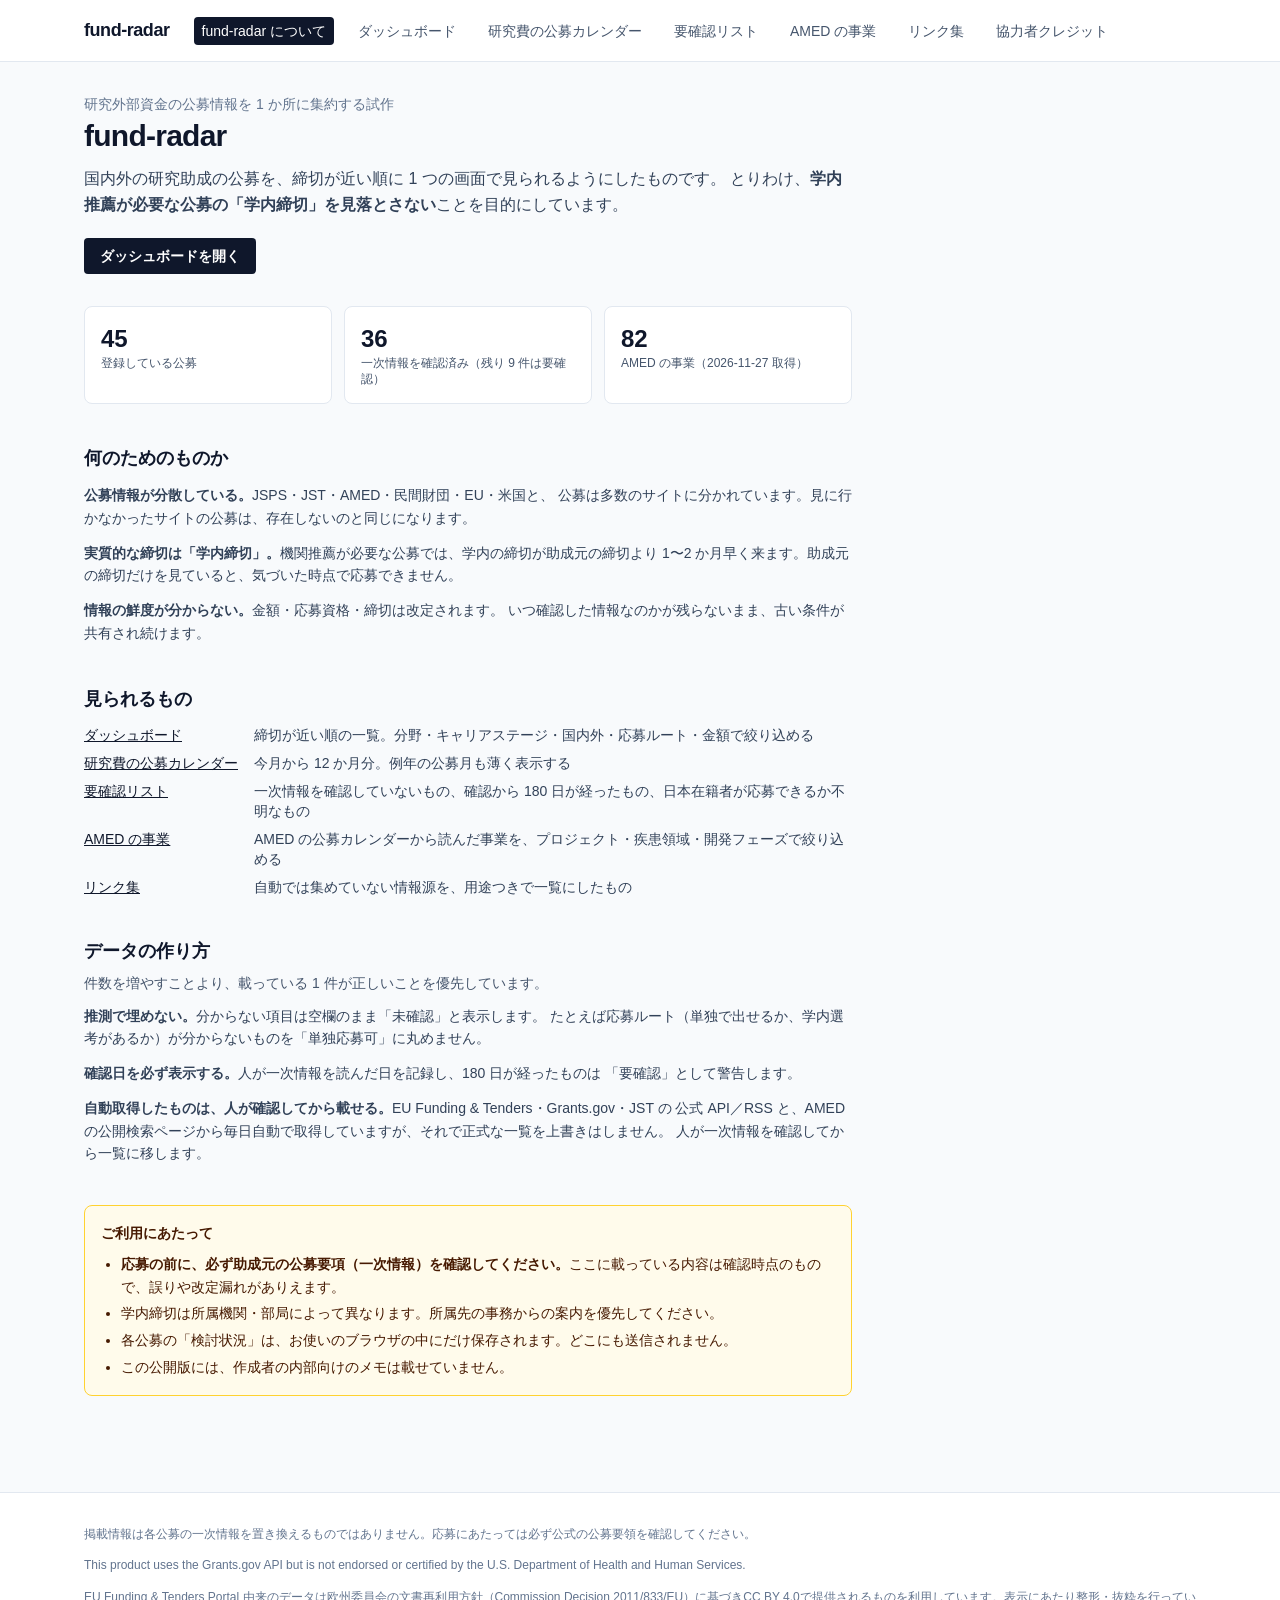
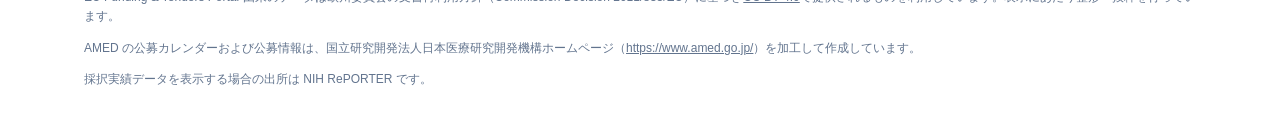
==== commit 5cbac1a2: "サイト更新: 2026-11-28 07:29" ====
--- a/index.html
+++ b/index.html
@@ -1 +1 @@
-<!DOCTYPE html><html lang="ja"><head><meta charset="utf-8"><meta name="viewport" content="width=device-width, initial-scale=1"><title>fund-radar について | fund-radar</title><meta name="description" content="研究外部資金の公募情報を 1 か所に集約する試作"><link rel="stylesheet" href="./_astro/Base.BMGEi5oj.css"></head><body class="min-h-dvh bg-slate-50 text-slate-900 antialiased"><header class="border-b border-slate-200 bg-white print:hidden"><div class="mx-auto flex max-w-6xl flex-wrap items-baseline gap-x-6 gap-y-2 px-5 py-4"><a href="./index.html" class="text-lg font-bold tracking-tight">fund-radar</a><nav class="flex gap-4 text-sm"><a href="./index.html" class="rounded px-2 py-1 bg-slate-900 text-white">fund-radar について</a><a href="./dashboard/index.html" class="rounded px-2 py-1 text-slate-600 hover:bg-slate-100 hover:text-slate-900">ダッシュボード</a><a href="./calendar/index.html" class="rounded px-2 py-1 text-slate-600 hover:bg-slate-100 hover:text-slate-900">研究費の公募カレンダー</a><a href="./needs-check/index.html" class="rounded px-2 py-1 text-slate-600 hover:bg-slate-100 hover:text-slate-900">要確認リスト</a><a href="./amed/index.html" class="rounded px-2 py-1 text-slate-600 hover:bg-slate-100 hover:text-slate-900">AMED の事業</a><a href="./links/index.html" class="rounded px-2 py-1 text-slate-600 hover:bg-slate-100 hover:text-slate-900">リンク集</a><a href="./credits/index.html" class="rounded px-2 py-1 text-slate-600 hover:bg-slate-100 hover:text-slate-900">協力者クレジット</a></nav></div></header><main class="mx-auto max-w-6xl px-5 py-8"><section class="max-w-3xl"><p class="text-sm font-medium text-slate-500">研究外部資金の公募情報を 1 か所に集約する試作</p><h1 class="mt-1 text-3xl font-bold tracking-tight">fund-radar</h1><p class="mt-3 text-base leading-relaxed text-slate-700">国内外の研究助成の公募を、締切が近い順に 1 つの画面で見られるようにしたものです。 とりわけ、<strong>学内推薦が必要な公募の「学内締切」を見落とさない</strong>ことを目的にしています。</p><a href="./dashboard/index.html" class="mt-5 inline-block rounded bg-slate-900 px-4 py-2 text-sm font-semibold text-white hover:bg-slate-700">ダッシュボードを開く</a></section><section class="mt-8 grid max-w-3xl gap-3 sm:grid-cols-3"><div class="rounded-lg border border-slate-200 bg-white p-4"><p class="text-2xl font-bold tabular-nums">45</p><p class="text-xs text-slate-600">登録している公募</p></div><div class="rounded-lg border border-slate-200 bg-white p-4"><p class="text-2xl font-bold tabular-nums">36</p><p class="text-xs text-slate-600">一次情報を確認済み（残り 9 件は要確認）</p></div><div class="rounded-lg border border-slate-200 bg-white p-4"><p class="text-2xl font-bold tabular-nums">82</p><p class="text-xs text-slate-600">AMED の事業（2026-11-14 取得）</p></div></section><section class="mt-10 max-w-3xl"><h2 class="text-lg font-semibold">何のためのものか</h2><ul class="mt-3 space-y-3 text-sm leading-relaxed text-slate-700"><li><strong>公募情報が分散している。</strong>JSPS・JST・AMED・民間財団・EU・米国と、 公募は多数のサイトに分かれています。見に行かなかったサイトの公募は、存在しないのと同じになります。</li><li><strong>実質的な締切は「学内締切」。</strong>機関推薦が必要な公募では、学内の締切が助成元の締切より 1〜2 か月早く来ます。助成元の締切だけを見ていると、気づいた時点で応募できません。</li><li><strong>情報の鮮度が分からない。</strong>金額・応募資格・締切は改定されます。 いつ確認した情報なのかが残らないまま、古い条件が共有され続けます。</li></ul></section><section class="mt-10 max-w-3xl"><h2 class="text-lg font-semibold">見られるもの</h2><dl class="mt-3 grid grid-cols-[auto_1fr] gap-x-4 gap-y-2 text-sm"><dt><a href="./dashboard/index.html" class="font-medium underline hover:text-slate-600">ダッシュボード</a></dt><dd class="text-slate-700">締切が近い順の一覧。分野・キャリアステージ・国内外・応募ルート・金額で絞り込める</dd><dt><a href="./calendar/index.html" class="font-medium underline hover:text-slate-600">研究費の公募カレンダー</a></dt><dd class="text-slate-700">今月から 12 か月分。例年の公募月も薄く表示する</dd><dt><a href="./needs-check/index.html" class="font-medium underline hover:text-slate-600">要確認リスト</a></dt><dd class="text-slate-700">一次情報を確認していないもの、確認から 180 日が経ったもの、日本在籍者が応募できるか不明なもの</dd><dt><a href="./amed/index.html" class="font-medium underline hover:text-slate-600">AMED の事業</a></dt><dd class="text-slate-700">AMED の公募カレンダーから読んだ事業を、プロジェクト・疾患領域・開発フェーズで絞り込める</dd><dt><a href="./links/index.html" class="font-medium underline hover:text-slate-600">リンク集</a></dt><dd class="text-slate-700">自動では集めていない情報源を、用途つきで一覧にしたもの</dd></dl></section><section class="mt-10 max-w-3xl"><h2 class="text-lg font-semibold">データの作り方</h2><p class="mt-2 text-sm text-slate-600">件数を増やすことより、載っている 1 件が正しいことを優先しています。</p><ul class="mt-3 space-y-3 text-sm leading-relaxed text-slate-700"><li><strong>推測で埋めない。</strong>分からない項目は空欄のまま「未確認」と表示します。 たとえば応募ルート（単独で出せるか、学内選考があるか）が分からないものを「単独応募可」に丸めません。</li><li><strong>確認日を必ず表示する。</strong>人が一次情報を読んだ日を記録し、180 日が経ったものは 「要確認」として警告します。</li><li><strong>自動取得したものは、人が確認してから載せる。</strong>EU Funding &amp; Tenders・Grants.gov・JST の 公式 API／RSS と、AMED の公開検索ページから毎日自動で取得していますが、それで正式な一覧を上書きはしません。 人が一次情報を確認してから一覧に移します。</li></ul></section><section class="mt-10 max-w-3xl rounded-lg border border-amber-300 bg-amber-50 p-4 text-sm leading-relaxed text-amber-950"><h2 class="font-semibold">ご利用にあたって</h2><ul class="mt-2 list-disc space-y-1 pl-5"><li><strong>応募の前に、必ず助成元の公募要項（一次情報）を確認してください。</strong>ここに載っている内容は確認時点のもので、誤りや改定漏れがありえます。</li><li>学内締切は所属機関・部局によって異なります。所属先の事務からの案内を優先してください。</li><li>各公募の「検討状況」は、お使いのブラウザの中にだけ保存されます。どこにも送信されません。</li><li>この公開版には、作成者の内部向けのメモは載せていません。</li></ul></section></main><script type="module">var e=[`unconsidered`,`considering`,`planned`,`applied`,`awarded`,`rejected`,`not_eligible`],t={unconsidered:`未検討`,considering:`検討中`,planned:`申請予定`,applied:`申請済`,awarded:`採択`,rejected:`不採択`,not_eligible:`対象外`},n={unconsidered:`bg-slate-100 text-slate-500`,considering:`bg-sky-100 text-sky-900`,planned:`bg-indigo-100 text-indigo-900`,applied:`bg-violet-100 text-violet-900`,awarded:`bg-emerald-100 text-emerald-900`,rejected:`bg-slate-200 text-slate-600`,not_eligible:`bg-slate-200 text-slate-500`},r=`unconsidered`,i=`fund-radar:status:v1`;function a(t){return typeof t==`string`&&e.includes(t)}function o(e){return s(typeof e==`object`&&e&&!Array.isArray(e)&&`statuses`in e?e.statuses:e)}function s(e){if(typeof e!=`object`||!e||Array.isArray(e))return{};let t={};for(let[n,r]of Object.entries(e))typeof n==`string`&&n!==``&&a(r)&&r!==`unconsidered`&&(t[n]=r);return t}var c=`fund-radar:status-changed`;function l(){try{let e=localStorage.getItem(i);return e?s(JSON.parse(e)):{}}catch{return{}}}function u(e){try{localStorage.setItem(i,JSON.stringify(e))}catch{}}var d=l();function f(e){let i=e.dataset.programId;if(!i)return;let a=d[i]??`unconsidered`;e.dataset.status=a;let o=e.querySelector(`select[data-status-select]`);o&&(o.value=a);let s=e.querySelector(`[data-status-badge]`);s&&(s.textContent=t[a],s.className=`rounded px-2 py-0.5 text-xs font-medium ${n[a]}`,s.hidden=a===r)}function p(){document.querySelectorAll(`[data-program-id]`).forEach(f)}function m(e,t){t===`unconsidered`?delete d[e]:d[e]=t,u(d),p(),document.dispatchEvent(new CustomEvent(c))}document.addEventListener(`change`,e=>{let t=e.target;if(!(t instanceof HTMLSelectElement)||!t.hasAttribute(`data-status-select`))return;let n=t.closest(`[data-program-id]`)?.dataset.programId;!n||!a(t.value)||m(n,t.value)});function h(){let e={exportedAt:new Date().toISOString(),schema:i,statuses:d},t=new Blob([JSON.stringify(e,null,2)],{type:`application/json`}),n=URL.createObjectURL(t),r=document.createElement(`a`);r.href=n,r.download=`fund-radar-status-${e.exportedAt.slice(0,10)}.json`,r.click(),URL.revokeObjectURL(n)}async function g(e){let t;try{t=JSON.parse(await e.text())}catch{_(`読み込めませんでした。JSON として解釈できないか、ファイルを読めませんでした。`,!0);return}let n=o(t),r=Object.keys(n).length;if(r===0){_(`有効なステータスが 1 件も含まれていませんでした。現在の内容はそのままです。`,!0);return}let i=Object.keys(d).length;if(i>0&&!window.confirm(`読み込んだファイルには ${r} 件の検討状況が入っています。\n現在このブラウザに保存されている ${i} 件は破棄され、ファイルの内容に置き換わります。\n続けますか？`)){_(`取り込みを中止しました。現在の内容はそのままです。`,!0);return}d=n,u(d),p(),document.dispatchEvent(new CustomEvent(c)),_(i>0?`${r} 件を読み込みました（既存の ${i} 件を置き換えました）。`:`${r} 件を読み込みました。`,!1)}function _(e,t){let n=document.querySelector(`[data-status-message]`);n&&(n.textContent=e,n.className=`text-xs ${t?`text-rose-700`:`text-emerald-700`}`)}document.addEventListener(`click`,e=>{let t=e.target;t instanceof HTMLElement&&t.closest(`[data-status-export]`)&&h()}),document.addEventListener(`change`,e=>{let t=e.target;if(!(t instanceof HTMLInputElement)||!t.hasAttribute(`data-status-import`))return;let n=t.files?.[0];n&&g(n).finally(()=>{t.value=``})}),p();</script><footer class="mt-16 border-t border-slate-200 bg-white"><div class="mx-auto max-w-6xl space-y-3 px-5 py-8 text-xs leading-relaxed text-slate-500"><p>掲載情報は各公募の一次情報を置き換えるものではありません。応募にあたっては必ず公式の公募要領を確認してください。</p><p>This product uses the Grants.gov API but is not endorsed or certified by the U.S. Department of Health and Human Services.</p><p>EU Funding &amp; Tenders Portal 由来のデータは欧州委員会の文書再利用方針（Commission Decision 2011/833/EU）に基づき<a class="underline hover:text-slate-700" href="https://creativecommons.org/licenses/by/4.0/" rel="noopener">CC BY 4.0</a>で提供されるものを利用しています。表示にあたり整形・抜粋を行っています。</p><p>AMED の公募カレンダーおよび公募情報は、国立研究開発法人日本医療研究開発機構ホームページ（<a class="underline hover:text-slate-700" href="https://www.amed.go.jp/" rel="noopener">https://www.amed.go.jp/</a>）を加工して作成しています。</p><p>採択実績データを表示する場合の出所は NIH RePORTER です。</p></div></footer></body></html>+<!DOCTYPE html><html lang="ja"><head><meta charset="utf-8"><meta name="viewport" content="width=device-width, initial-scale=1"><title>fund-radar について | fund-radar</title><meta name="description" content="研究外部資金の公募情報を 1 か所に集約する試作"><link rel="stylesheet" href="./_astro/Base.BMGEi5oj.css"></head><body class="min-h-dvh bg-slate-50 text-slate-900 antialiased"><header class="border-b border-slate-200 bg-white print:hidden"><div class="mx-auto flex max-w-6xl flex-wrap items-baseline gap-x-6 gap-y-2 px-5 py-4"><a href="./index.html" class="text-lg font-bold tracking-tight">fund-radar</a><nav class="flex gap-4 text-sm"><a href="./index.html" class="rounded px-2 py-1 bg-slate-900 text-white">fund-radar について</a><a href="./dashboard/index.html" class="rounded px-2 py-1 text-slate-600 hover:bg-slate-100 hover:text-slate-900">ダッシュボード</a><a href="./calendar/index.html" class="rounded px-2 py-1 text-slate-600 hover:bg-slate-100 hover:text-slate-900">研究費の公募カレンダー</a><a href="./needs-check/index.html" class="rounded px-2 py-1 text-slate-600 hover:bg-slate-100 hover:text-slate-900">要確認リスト</a><a href="./amed/index.html" class="rounded px-2 py-1 text-slate-600 hover:bg-slate-100 hover:text-slate-900">AMED の事業</a><a href="./links/index.html" class="rounded px-2 py-1 text-slate-600 hover:bg-slate-100 hover:text-slate-900">リンク集</a><a href="./credits/index.html" class="rounded px-2 py-1 text-slate-600 hover:bg-slate-100 hover:text-slate-900">協力者クレジット</a></nav></div></header><main class="mx-auto max-w-6xl px-5 py-8"><section class="max-w-3xl"><p class="text-sm font-medium text-slate-500">研究外部資金の公募情報を 1 か所に集約する試作</p><h1 class="mt-1 text-3xl font-bold tracking-tight">fund-radar</h1><p class="mt-3 text-base leading-relaxed text-slate-700">国内外の研究助成の公募を、締切が近い順に 1 つの画面で見られるようにしたものです。 とりわけ、<strong>学内推薦が必要な公募の「学内締切」を見落とさない</strong>ことを目的にしています。</p><a href="./dashboard/index.html" class="mt-5 inline-block rounded bg-slate-900 px-4 py-2 text-sm font-semibold text-white hover:bg-slate-700">ダッシュボードを開く</a></section><section class="mt-8 grid max-w-3xl gap-3 sm:grid-cols-3"><div class="rounded-lg border border-slate-200 bg-white p-4"><p class="text-2xl font-bold tabular-nums">45</p><p class="text-xs text-slate-600">登録している公募</p></div><div class="rounded-lg border border-slate-200 bg-white p-4"><p class="text-2xl font-bold tabular-nums">36</p><p class="text-xs text-slate-600">一次情報を確認済み（残り 9 件は要確認）</p></div><div class="rounded-lg border border-slate-200 bg-white p-4"><p class="text-2xl font-bold tabular-nums">82</p><p class="text-xs text-slate-600">AMED の事業（2026-11-27 取得）</p></div></section><section class="mt-10 max-w-3xl"><h2 class="text-lg font-semibold">何のためのものか</h2><ul class="mt-3 space-y-3 text-sm leading-relaxed text-slate-700"><li><strong>公募情報が分散している。</strong>JSPS・JST・AMED・民間財団・EU・米国と、 公募は多数のサイトに分かれています。見に行かなかったサイトの公募は、存在しないのと同じになります。</li><li><strong>実質的な締切は「学内締切」。</strong>機関推薦が必要な公募では、学内の締切が助成元の締切より 1〜2 か月早く来ます。助成元の締切だけを見ていると、気づいた時点で応募できません。</li><li><strong>情報の鮮度が分からない。</strong>金額・応募資格・締切は改定されます。 いつ確認した情報なのかが残らないまま、古い条件が共有され続けます。</li></ul></section><section class="mt-10 max-w-3xl"><h2 class="text-lg font-semibold">見られるもの</h2><dl class="mt-3 grid grid-cols-[auto_1fr] gap-x-4 gap-y-2 text-sm"><dt><a href="./dashboard/index.html" class="font-medium underline hover:text-slate-600">ダッシュボード</a></dt><dd class="text-slate-700">締切が近い順の一覧。分野・キャリアステージ・国内外・応募ルート・金額で絞り込める</dd><dt><a href="./calendar/index.html" class="font-medium underline hover:text-slate-600">研究費の公募カレンダー</a></dt><dd class="text-slate-700">今月から 12 か月分。例年の公募月も薄く表示する</dd><dt><a href="./needs-check/index.html" class="font-medium underline hover:text-slate-600">要確認リスト</a></dt><dd class="text-slate-700">一次情報を確認していないもの、確認から 180 日が経ったもの、日本在籍者が応募できるか不明なもの</dd><dt><a href="./amed/index.html" class="font-medium underline hover:text-slate-600">AMED の事業</a></dt><dd class="text-slate-700">AMED の公募カレンダーから読んだ事業を、プロジェクト・疾患領域・開発フェーズで絞り込める</dd><dt><a href="./links/index.html" class="font-medium underline hover:text-slate-600">リンク集</a></dt><dd class="text-slate-700">自動では集めていない情報源を、用途つきで一覧にしたもの</dd></dl></section><section class="mt-10 max-w-3xl"><h2 class="text-lg font-semibold">データの作り方</h2><p class="mt-2 text-sm text-slate-600">件数を増やすことより、載っている 1 件が正しいことを優先しています。</p><ul class="mt-3 space-y-3 text-sm leading-relaxed text-slate-700"><li><strong>推測で埋めない。</strong>分からない項目は空欄のまま「未確認」と表示します。 たとえば応募ルート（単独で出せるか、学内選考があるか）が分からないものを「単独応募可」に丸めません。</li><li><strong>確認日を必ず表示する。</strong>人が一次情報を読んだ日を記録し、180 日が経ったものは 「要確認」として警告します。</li><li><strong>自動取得したものは、人が確認してから載せる。</strong>EU Funding &amp; Tenders・Grants.gov・JST の 公式 API／RSS と、AMED の公開検索ページから毎日自動で取得していますが、それで正式な一覧を上書きはしません。 人が一次情報を確認してから一覧に移します。</li></ul></section><section class="mt-10 max-w-3xl rounded-lg border border-amber-300 bg-amber-50 p-4 text-sm leading-relaxed text-amber-950"><h2 class="font-semibold">ご利用にあたって</h2><ul class="mt-2 list-disc space-y-1 pl-5"><li><strong>応募の前に、必ず助成元の公募要項（一次情報）を確認してください。</strong>ここに載っている内容は確認時点のもので、誤りや改定漏れがありえます。</li><li>学内締切は所属機関・部局によって異なります。所属先の事務からの案内を優先してください。</li><li>各公募の「検討状況」は、お使いのブラウザの中にだけ保存されます。どこにも送信されません。</li><li>この公開版には、作成者の内部向けのメモは載せていません。</li></ul></section></main><script type="module">var e=[`unconsidered`,`considering`,`planned`,`applied`,`awarded`,`rejected`,`not_eligible`],t={unconsidered:`未検討`,considering:`検討中`,planned:`申請予定`,applied:`申請済`,awarded:`採択`,rejected:`不採択`,not_eligible:`対象外`},n={unconsidered:`bg-slate-100 text-slate-500`,considering:`bg-sky-100 text-sky-900`,planned:`bg-indigo-100 text-indigo-900`,applied:`bg-violet-100 text-violet-900`,awarded:`bg-emerald-100 text-emerald-900`,rejected:`bg-slate-200 text-slate-600`,not_eligible:`bg-slate-200 text-slate-500`},r=`unconsidered`,i=`fund-radar:status:v1`;function a(t){return typeof t==`string`&&e.includes(t)}function o(e){return s(typeof e==`object`&&e&&!Array.isArray(e)&&`statuses`in e?e.statuses:e)}function s(e){if(typeof e!=`object`||!e||Array.isArray(e))return{};let t={};for(let[n,r]of Object.entries(e))typeof n==`string`&&n!==``&&a(r)&&r!==`unconsidered`&&(t[n]=r);return t}var c=`fund-radar:status-changed`;function l(){try{let e=localStorage.getItem(i);return e?s(JSON.parse(e)):{}}catch{return{}}}function u(e){try{localStorage.setItem(i,JSON.stringify(e))}catch{}}var d=l();function f(e){let i=e.dataset.programId;if(!i)return;let a=d[i]??`unconsidered`;e.dataset.status=a;let o=e.querySelector(`select[data-status-select]`);o&&(o.value=a);let s=e.querySelector(`[data-status-badge]`);s&&(s.textContent=t[a],s.className=`rounded px-2 py-0.5 text-xs font-medium ${n[a]}`,s.hidden=a===r)}function p(){document.querySelectorAll(`[data-program-id]`).forEach(f)}function m(e,t){t===`unconsidered`?delete d[e]:d[e]=t,u(d),p(),document.dispatchEvent(new CustomEvent(c))}document.addEventListener(`change`,e=>{let t=e.target;if(!(t instanceof HTMLSelectElement)||!t.hasAttribute(`data-status-select`))return;let n=t.closest(`[data-program-id]`)?.dataset.programId;!n||!a(t.value)||m(n,t.value)});function h(){let e={exportedAt:new Date().toISOString(),schema:i,statuses:d},t=new Blob([JSON.stringify(e,null,2)],{type:`application/json`}),n=URL.createObjectURL(t),r=document.createElement(`a`);r.href=n,r.download=`fund-radar-status-${e.exportedAt.slice(0,10)}.json`,r.click(),URL.revokeObjectURL(n)}async function g(e){let t;try{t=JSON.parse(await e.text())}catch{_(`読み込めませんでした。JSON として解釈できないか、ファイルを読めませんでした。`,!0);return}let n=o(t),r=Object.keys(n).length;if(r===0){_(`有効なステータスが 1 件も含まれていませんでした。現在の内容はそのままです。`,!0);return}let i=Object.keys(d).length;if(i>0&&!window.confirm(`読み込んだファイルには ${r} 件の検討状況が入っています。\n現在このブラウザに保存されている ${i} 件は破棄され、ファイルの内容に置き換わります。\n続けますか？`)){_(`取り込みを中止しました。現在の内容はそのままです。`,!0);return}d=n,u(d),p(),document.dispatchEvent(new CustomEvent(c)),_(i>0?`${r} 件を読み込みました（既存の ${i} 件を置き換えました）。`:`${r} 件を読み込みました。`,!1)}function _(e,t){let n=document.querySelector(`[data-status-message]`);n&&(n.textContent=e,n.className=`text-xs ${t?`text-rose-700`:`text-emerald-700`}`)}document.addEventListener(`click`,e=>{let t=e.target;t instanceof HTMLElement&&t.closest(`[data-status-export]`)&&h()}),document.addEventListener(`change`,e=>{let t=e.target;if(!(t instanceof HTMLInputElement)||!t.hasAttribute(`data-status-import`))return;let n=t.files?.[0];n&&g(n).finally(()=>{t.value=``})}),p();</script><footer class="mt-16 border-t border-slate-200 bg-white"><div class="mx-auto max-w-6xl space-y-3 px-5 py-8 text-xs leading-relaxed text-slate-500"><p>掲載情報は各公募の一次情報を置き換えるものではありません。応募にあたっては必ず公式の公募要領を確認してください。</p><p>This product uses the Grants.gov API but is not endorsed or certified by the U.S. Department of Health and Human Services.</p><p>EU Funding &amp; Tenders Portal 由来のデータは欧州委員会の文書再利用方針（Commission Decision 2011/833/EU）に基づき<a class="underline hover:text-slate-700" href="https://creativecommons.org/licenses/by/4.0/" rel="noopener">CC BY 4.0</a>で提供されるものを利用しています。表示にあたり整形・抜粋を行っています。</p><p>AMED の公募カレンダーおよび公募情報は、国立研究開発法人日本医療研究開発機構ホームページ（<a class="underline hover:text-slate-700" href="https://www.amed.go.jp/" rel="noopener">https://www.amed.go.jp/</a>）を加工して作成しています。</p><p>採択実績データを表示する場合の出所は NIH RePORTER です。</p></div></footer></body></html>
